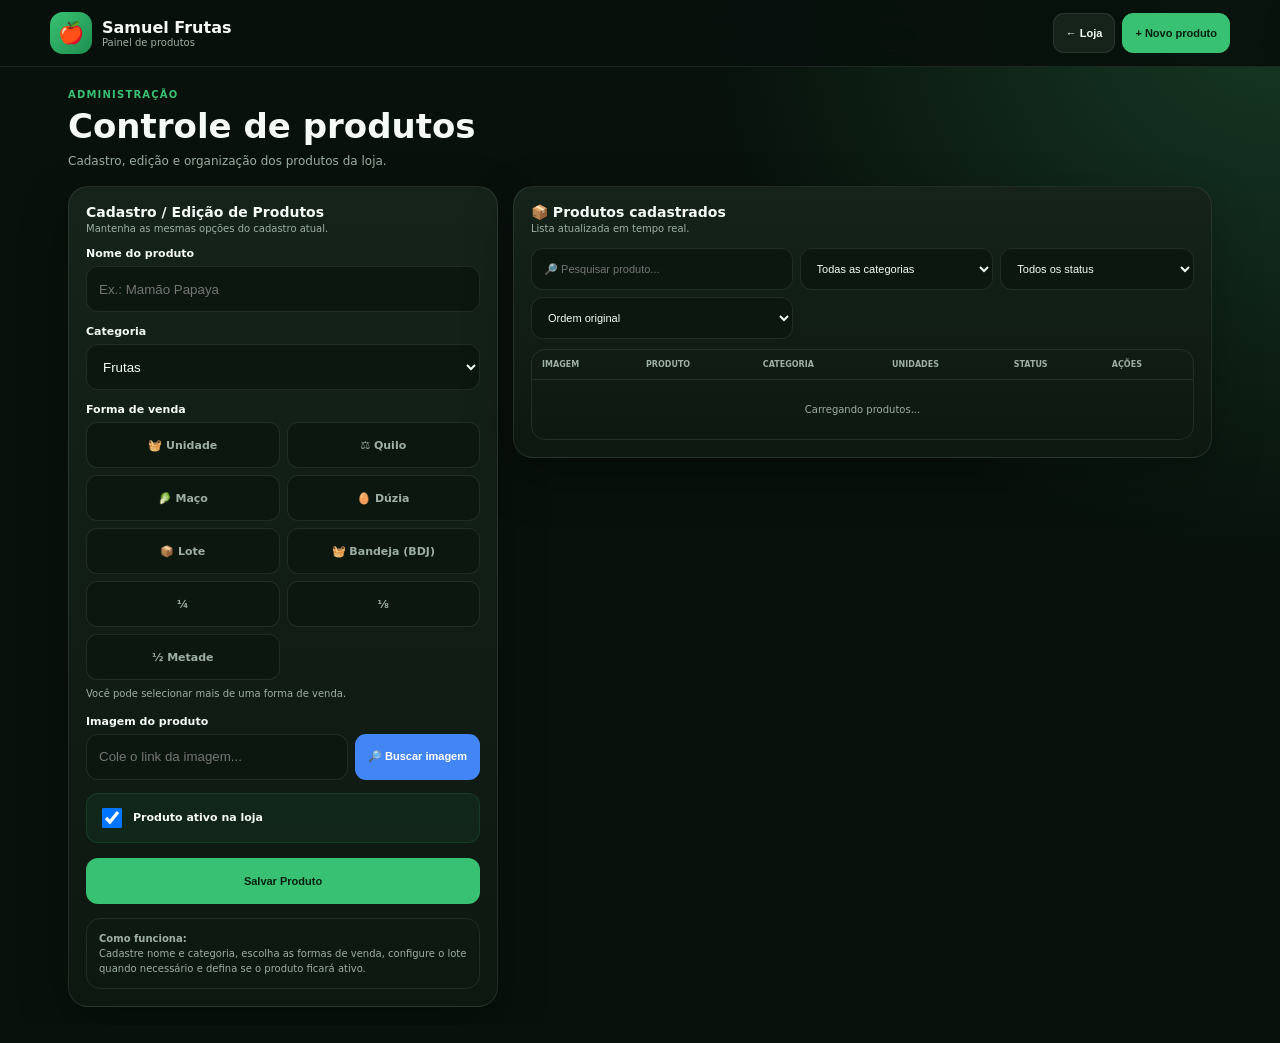
==== preview/admin.html @ e2568a72 "Copia painel moderno de produtos para o novo projeto" ====
<!doctype html><html lang="pt-BR"><head><meta charset="UTF-8"><meta name="viewport" content="width=device-width,initial-scale=1,viewport-fit=cover"><meta name="theme-color" content="#08110c"><meta name="mobile-web-app-capable" content="yes"><title>Painel de Produtos • Samuel Frutas</title><style>:root{--bg:#08110c;--surface:#101b14;--surface2:#15231a;--line:rgba(255,255,255,.09);--text:#f5faf6;--muted:#9eafa3;--green:#38c172;--red:#ff6474;--blue:#69a8ff}*{box-sizing:border-box}html{background:var(--bg)}body{margin:0;background:radial-gradient(circle at top right,#173a25,transparent 35%),var(--bg);color:var(--text);font-family:Inter,system-ui,-apple-system,BlinkMacSystemFont,"Segoe UI",sans-serif;min-width:0}.wrap{width:100%;max-width:1180px;margin:auto;padding:18px}.top{position:sticky;top:0;z-index:20;margin:-18px -18px 22px;padding:12px max(18px,env(safe-area-inset-left)) 12px max(18px,env(safe-area-inset-right));background:rgba(8,17,12,.92);backdrop-filter:blur(18px);border-bottom:1px solid var(--line)}.topin{max-width:1180px;margin:auto;display:flex;align-items:center;justify-content:space-between;gap:10px}.brand{display:flex;align-items:center;gap:10px;min-width:0}.logo{width:42px;height:42px;flex:0 0 42px;border-radius:13px;display:grid;place-items:center;background:linear-gradient(135deg,var(--green),#1e8f50);font-size:21px}.brand h1{font-size:16px;margin:0;white-space:nowrap}.brand small{display:block;color:var(--muted);font-size:10px}.actions-top{display:flex;gap:7px}.topbtn{border:1px solid var(--line);background:var(--surface2);color:var(--text);border-radius:11px;padding:10px 12px;font-size:11px;font-weight:800;min-height:40px}.primary{background:var(--green);color:#06200f;border-color:var(--green)}.hero{margin-bottom:16px}.eyebrow{color:var(--green);font-size:10px;font-weight:900;text-transform:uppercase;letter-spacing:.12em}.hero h2{font-size:clamp(24px,5vw,34px);margin:6px 0}.hero p{color:var(--muted);font-size:12px;margin:0;line-height:1.5}.grid{display:grid;grid-template-columns:430px minmax(0,1fr);gap:15px;align-items:start}.card{background:linear-gradient(180deg,#15231a,#0d1811);border:1px solid var(--line);border-radius:20px;padding:17px;box-shadow:0 18px 50px rgba(0,0,0,.25)}.title{font-size:14px;font-weight:900}.sub{font-size:10px;color:var(--muted);margin-top:3px}.field{margin-top:13px}.field label{display:block;font-size:11px;font-weight:800;margin-bottom:6px}.field input,.field select,.filter input,.filter select{width:100%;height:46px;border:1px solid var(--line);background:#0c1710;color:var(--text);border-radius:12px;padding:0 12px;outline:0}.field input:focus,.field select:focus,.filter input:focus,.filter select:focus{border-color:var(--green);box-shadow:0 0 0 3px rgba(56,193,114,.08)}.units{display:grid;grid-template-columns:repeat(2,minmax(0,1fr));gap:7px}.unit{position:relative}.unit input{position:absolute;opacity:0;pointer-events:none}.unit label{min-height:46px;display:flex;align-items:center;justify-content:center;text-align:center;border:1px solid var(--line);background:#0c1710;border-radius:11px;padding:7px;color:var(--muted);cursor:pointer;margin:0;transition:.15s}.unit input:checked+label{border-color:var(--green);background:rgba(56,193,114,.1);color:var(--green)}.help{font-size:10px;color:var(--muted);line-height:1.45;margin-top:7px}.lot{display:none;margin-top:9px;padding:10px;border:1px solid var(--line);border-radius:12px}.image-row{display:grid;grid-template-columns:minmax(0,1fr) auto;gap:7px}.search{border:0;border-radius:11px;background:#4285f4;color:#fff;padding:0 13px;font-size:11px;font-weight:800;min-height:46px}.imgprev{display:none;margin-top:9px;padding:9px;border:1px solid var(--line);border-radius:12px;text-align:center}.imgprev img{width:88px;height:88px;object-fit:cover;border-radius:12px}.active{display:flex;align-items:center;gap:8px;padding:11px;border-radius:12px;background:rgba(56,193,114,.07);border:1px solid rgba(56,193,114,.15)}.active input{width:20px;height:20px;flex:0 0 20px}.active label{margin:0}.form-actions{display:flex;gap:7px;margin-top:15px}.btn{min-height:46px;border:0;border-radius:12px;padding:0 14px;font-size:11px;font-weight:900}.save{flex:1;background:var(--green);color:#06200f}.cancel{display:none;background:#26342b;color:#fff}.info{margin-top:14px;padding:12px;border:1px solid var(--line);border-radius:14px;color:var(--muted);font-size:10px;line-height:1.5}.filter{display:grid;grid-template-columns:1.35fr 1fr 1fr;gap:7px;margin:14px 0 10px}.filter input,.filter select{height:42px;font-size:11px}.table{overflow:hidden;border:1px solid var(--line);border-radius:14px}table{width:100%;border-collapse:collapse}th,td{padding:10px;border-bottom:1px solid var(--line);font-size:10px;text-align:left}th{font-size:8px;color:var(--muted);text-transform:uppercase}tr:last-child td{border:0}.img-tabela{width:46px;height:46px;object-fit:cover;border-radius:11px}.badge-ativo,.badge-inativo{display:inline-flex;padding:5px 8px;border-radius:99px;font-size:8px;font-weight:900}.badge-ativo{color:var(--green);background:rgba(56,193,114,.1)}.badge-inativo{color:var(--red);background:rgba(255,100,116,.1)}.acoes-celula{display:flex;gap:5px;flex-wrap:wrap}.btn-editar,.btn-excluir{border:0;border-radius:9px;min-height:36px;padding:0 9px;font-size:9px;font-weight:900}.btn-editar{background:rgba(105,168,255,.12);color:var(--blue)}.btn-excluir{background:rgba(255,100,116,.1);color:var(--red)}.loading-products{text-align:center;color:var(--muted);padding:24px}.mobile-products{display:none}.product-card{display:grid;grid-template-columns:58px minmax(0,1fr);gap:11px;padding:12px;border:1px solid var(--line);border-radius:15px;background:#0c1710}.product-card+.product-card{margin-top:8px}.product-card img{width:58px;height:58px;border-radius:13px;object-fit:cover}.product-main{min-width:0}.product-name{font-size:13px;font-weight:900;overflow-wrap:anywhere}.product-meta{color:var(--muted);font-size:9px;line-height:1.5;margin-top:3px}.product-actions{display:grid;grid-template-columns:1fr 1fr;gap:7px;margin-top:10px}.product-actions button{width:100%;min-height:40px}.empty-mobile{text-align:center;color:var(--muted);padding:25px 10px;font-size:11px}@media(max-width:900px){.grid{grid-template-columns:1fr}.card{width:100%}.section-list{order:2}.grid>section:first-child{order:1}}@media(max-width:600px){body{overflow-x:hidden}.wrap{padding:12px;padding-bottom:28px}.top{margin:-12px -12px 16px;padding:10px 12px}.topin{gap:7px}.logo{width:38px;height:38px;flex-basis:38px}.brand h1{font-size:14px}.brand small{font-size:9px}.topbtn{min-height:38px;padding:8px 9px;font-size:10px}.primary{display:none}.hero{margin-bottom:12px}.hero h2{font-size:25px}.hero p{font-size:11px}.card{padding:13px;border-radius:17px}.grid{gap:11px}.units{grid-template-columns:repeat(2,minmax(0,1fr))}.image-row{grid-template-columns:1fr}.search{width:100%}.form-actions{flex-direction:column}.btn{width:100%}.filter{grid-template-columns:1fr;gap:7px}.filter input,.filter select{height:44px}.table{display:none}.mobile-products{display:block}.info{font-size:10px}.field input,.field select{font-size:16px}.lot input{font-size:16px}}@media(min-width:601px){.mobile-products{display:none}}@media(max-width:380px){.topbtn{padding:7px 8px}.brand h1{font-size:13px}.units{gap:6px}.unit label{font-size:10px}.product-actions{grid-template-columns:1fr}.product-card{grid-template-columns:50px minmax(0,1fr)}.product-card img{width:50px;height:50px}}@media(prefers-reduced-motion:reduce){*{scroll-behavior:auto!important;transition:none!important}}</style></head><body><header class="top"><div class="topin"><div class="brand"><div class="logo">🍎</div><div><h1>Samuel Frutas</h1><small>Painel de produtos</small></div></div><div class="actions-top"><button class="topbtn" type="button" onclick="location.href='preview.html'">← Loja</button><button class="topbtn primary" type="button" onclick="document.getElementById('nome-produto').focus()">+ Novo produto</button></div></div></header><main class="wrap"><section class="hero"><div class="eyebrow">Administração</div><h2>Controle de produtos</h2><p>Cadastro, edição e organização dos produtos da loja.</p></section><div class="grid"><section class="card"><div class="title" id="titulo-form">Cadastro / Edição de Produtos</div><div class="sub">Mantenha as mesmas opções do cadastro atual.</div><form id="form-produto"><div class="field"><label for="nome-produto">Nome do produto</label><input id="nome-produto" type="text" placeholder="Ex.: Mamão Papaya" required></div><div class="field"><label for="categoria-produto">Categoria</label><select id="categoria-produto" required><option value="frutas">Frutas</option><option value="legumes">Legumes</option><option value="verduras">Verduras</option><option value="aguaOvos">Água de coco e ovos caipira</option></select></div><div class="field"><label>Forma de venda</label><div class="units"><div class="unit"><input type="checkbox" id="venda-unidade"><label for="venda-unidade">🧺 Unidade</label></div><div class="unit"><input type="checkbox" id="venda-quilo"><label for="venda-quilo">⚖️ Quilo</label></div><div class="unit"><input type="checkbox" id="venda-maco"><label for="venda-maco">🥬 Maço</label></div><div class="unit"><input type="checkbox" id="venda-duzia"><label for="venda-duzia">🥚 Dúzia</label></div><div class="unit"><input type="checkbox" id="venda-lote"><label for="venda-lote">📦 Lote</label></div><div class="unit"><input type="checkbox" id="venda-bdj"><label for="venda-bdj">🧺 Bandeja (BDJ)</label></div><div class="unit"><input type="checkbox" id="venda-1-4"><label for="venda-1-4">¼</label></div><div class="unit"><input type="checkbox" id="venda-1-8"><label for="venda-1-8">⅛</label></div><div class="unit"><input type="checkbox" id="venda-metade"><label for="venda-metade">½ Metade</label></div></div><div class="help">Você pode selecionar mais de uma forma de venda.</div><div id="grupo-qtd-lote" class="lot"><label for="qtd-por-lote">Quantidade de unidades por lote</label><input id="qtd-por-lote" type="number" min="1" step="1" placeholder="Ex.: 3"></div></div><div class="field"><label>Imagem do produto</label><div class="image-row"><input id="imagem-url-input" type="url" placeholder="Cole o link da imagem..."><button type="button" class="search" onclick="buscarImagemGoogle()">🔎 Buscar imagem</button></div><div id="preview-container" class="imgprev"><div class="sub">Pré-visualização</div><img id="img-preview" src="" alt="Pré-visualização"></div></div><div class="field"><div class="active"><input id="produto-ativo" type="checkbox" checked><label for="produto-ativo">Produto ativo na loja</label></div></div><div class="form-actions"><button id="btn-submit" type="submit" class="btn save">Salvar Produto</button><button id="btn-cancelar-edicao" type="button" class="btn cancel">Cancelar edição</button></div></form><div class="info"><b>Como funciona:</b><br>Cadastre nome e categoria, escolha as formas de venda, configure o lote quando necessário e defina se o produto ficará ativo.</div></section><section class="card section-list"><div class="title">📦 Produtos cadastrados</div><div class="sub">Lista atualizada em tempo real.</div><div class="filter"><input id="filtro-produto" type="text" placeholder="🔎 Pesquisar produto..."><select id="filtro-categoria"><option value="todas">Todas as categorias</option><option value="frutas">Frutas</option><option value="legumes">Legumes</option><option value="verduras">Verduras</option><option value="aguaOvos">Água de coco e ovos caipira</option></select><select id="filtro-status"><option value="todos">Todos os status</option><option value="ativos">Ativos</option><option value="inativos">Inativos</option></select><select id="filtro-ordem"><option value="original">Ordem original</option><option value="az">A → Z</option><option value="za">Z → A</option></select></div><div class="table"><table><thead><tr><th>Imagem</th><th>Produto</th><th>Categoria</th><th>Unidades</th><th>Status</th><th>Ações</th></tr></thead><tbody id="lista-produtos-body"><tr><td colspan="6" class="loading-products">Carregando produtos...</td></tr></tbody></table></div><div id="lista-produtos-mobile" class="mobile-products"><div class="empty-mobile">Carregando produtos...</div></div></section></div></main><script type="module" src="./admin.js"></script><script>function buscarImagemGoogle(){const n=document.getElementById('nome-produto')?.value.trim()||'';if(!n){alert('Digite primeiro o nome do produto.');document.getElementById('nome-produto')?.focus();return}window.open('https://www.google.com/search?tbm=isch&q='+encodeURIComponent(n),'_blank')}</script></body></html>
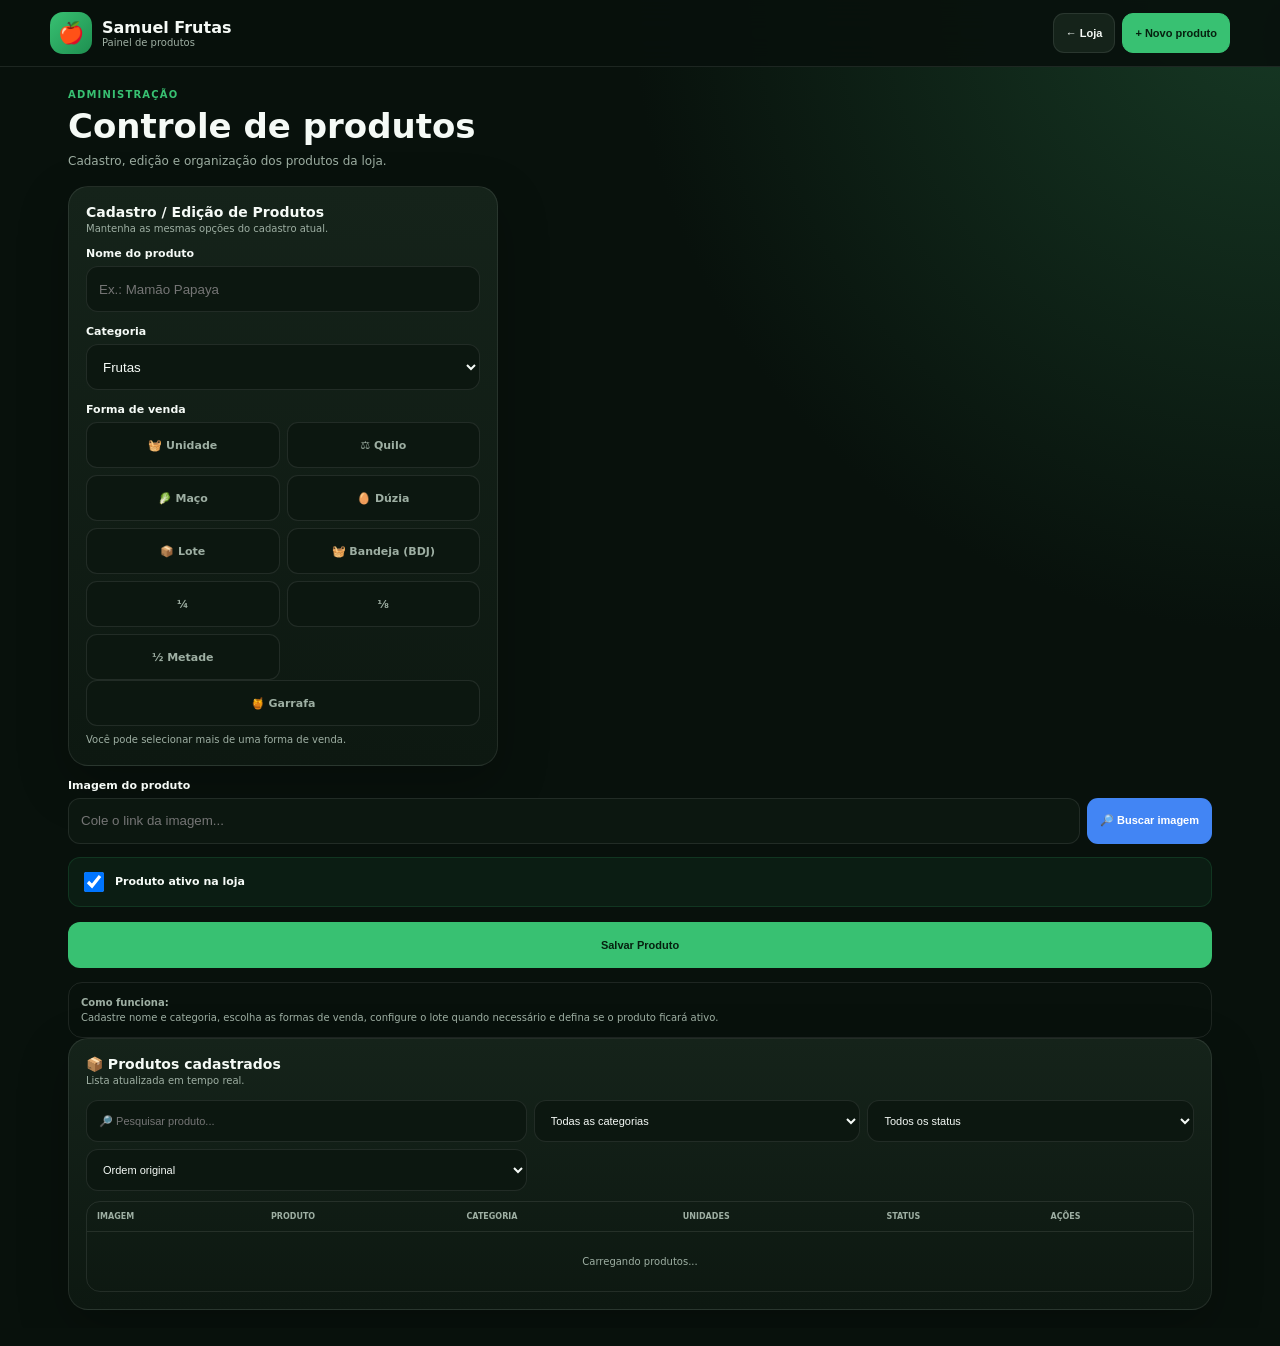
==== commit 4def844f: "Adicionar cadastro de capacidade de garrafas" ====
--- a/preview/admin.html
+++ b/preview/admin.html
@@ -1 +1 @@
-<!doctype html><html lang="pt-BR"><head><meta charset="UTF-8"><meta name="viewport" content="width=device-width,initial-scale=1,viewport-fit=cover"><meta name="theme-color" content="#08110c"><meta name="mobile-web-app-capable" content="yes"><title>Painel de Produtos • Samuel Frutas</title><style>:root{--bg:#08110c;--surface:#101b14;--surface2:#15231a;--line:rgba(255,255,255,.09);--text:#f5faf6;--muted:#9eafa3;--green:#38c172;--red:#ff6474;--blue:#69a8ff}*{box-sizing:border-box}html{background:var(--bg)}body{margin:0;background:radial-gradient(circle at top right,#173a25,transparent 35%),var(--bg);color:var(--text);font-family:Inter,system-ui,-apple-system,BlinkMacSystemFont,"Segoe UI",sans-serif;min-width:0}.wrap{width:100%;max-width:1180px;margin:auto;padding:18px}.top{position:sticky;top:0;z-index:20;margin:-18px -18px 22px;padding:12px max(18px,env(safe-area-inset-left)) 12px max(18px,env(safe-area-inset-right));background:rgba(8,17,12,.92);backdrop-filter:blur(18px);border-bottom:1px solid var(--line)}.topin{max-width:1180px;margin:auto;display:flex;align-items:center;justify-content:space-between;gap:10px}.brand{display:flex;align-items:center;gap:10px;min-width:0}.logo{width:42px;height:42px;flex:0 0 42px;border-radius:13px;display:grid;place-items:center;background:linear-gradient(135deg,var(--green),#1e8f50);font-size:21px}.brand h1{font-size:16px;margin:0;white-space:nowrap}.brand small{display:block;color:var(--muted);font-size:10px}.actions-top{display:flex;gap:7px}.topbtn{border:1px solid var(--line);background:var(--surface2);color:var(--text);border-radius:11px;padding:10px 12px;font-size:11px;font-weight:800;min-height:40px}.primary{background:var(--green);color:#06200f;border-color:var(--green)}.hero{margin-bottom:16px}.eyebrow{color:var(--green);font-size:10px;font-weight:900;text-transform:uppercase;letter-spacing:.12em}.hero h2{font-size:clamp(24px,5vw,34px);margin:6px 0}.hero p{color:var(--muted);font-size:12px;margin:0;line-height:1.5}.grid{display:grid;grid-template-columns:430px minmax(0,1fr);gap:15px;align-items:start}.card{background:linear-gradient(180deg,#15231a,#0d1811);border:1px solid var(--line);border-radius:20px;padding:17px;box-shadow:0 18px 50px rgba(0,0,0,.25)}.title{font-size:14px;font-weight:900}.sub{font-size:10px;color:var(--muted);margin-top:3px}.field{margin-top:13px}.field label{display:block;font-size:11px;font-weight:800;margin-bottom:6px}.field input,.field select,.filter input,.filter select{width:100%;height:46px;border:1px solid var(--line);background:#0c1710;color:var(--text);border-radius:12px;padding:0 12px;outline:0}.field input:focus,.field select:focus,.filter input:focus,.filter select:focus{border-color:var(--green);box-shadow:0 0 0 3px rgba(56,193,114,.08)}.units{display:grid;grid-template-columns:repeat(2,minmax(0,1fr));gap:7px}.unit{position:relative}.unit input{position:absolute;opacity:0;pointer-events:none}.unit label{min-height:46px;display:flex;align-items:center;justify-content:center;text-align:center;border:1px solid var(--line);background:#0c1710;border-radius:11px;padding:7px;color:var(--muted);cursor:pointer;margin:0;transition:.15s}.unit input:checked+label{border-color:var(--green);background:rgba(56,193,114,.1);color:var(--green)}.help{font-size:10px;color:var(--muted);line-height:1.45;margin-top:7px}.lot{display:none;margin-top:9px;padding:10px;border:1px solid var(--line);border-radius:12px}.image-row{display:grid;grid-template-columns:minmax(0,1fr) auto;gap:7px}.search{border:0;border-radius:11px;background:#4285f4;color:#fff;padding:0 13px;font-size:11px;font-weight:800;min-height:46px}.imgprev{display:none;margin-top:9px;padding:9px;border:1px solid var(--line);border-radius:12px;text-align:center}.imgprev img{width:88px;height:88px;object-fit:cover;border-radius:12px}.active{display:flex;align-items:center;gap:8px;padding:11px;border-radius:12px;background:rgba(56,193,114,.07);border:1px solid rgba(56,193,114,.15)}.active input{width:20px;height:20px;flex:0 0 20px}.active label{margin:0}.form-actions{display:flex;gap:7px;margin-top:15px}.btn{min-height:46px;border:0;border-radius:12px;padding:0 14px;font-size:11px;font-weight:900}.save{flex:1;background:var(--green);color:#06200f}.cancel{display:none;background:#26342b;color:#fff}.info{margin-top:14px;padding:12px;border:1px solid var(--line);border-radius:14px;color:var(--muted);font-size:10px;line-height:1.5}.filter{display:grid;grid-template-columns:1.35fr 1fr 1fr;gap:7px;margin:14px 0 10px}.filter input,.filter select{height:42px;font-size:11px}.table{overflow:hidden;border:1px solid var(--line);border-radius:14px}table{width:100%;border-collapse:collapse}th,td{padding:10px;border-bottom:1px solid var(--line);font-size:10px;text-align:left}th{font-size:8px;color:var(--muted);text-transform:uppercase}tr:last-child td{border:0}.img-tabela{width:46px;height:46px;object-fit:cover;border-radius:11px}.badge-ativo,.badge-inativo{display:inline-flex;padding:5px 8px;border-radius:99px;font-size:8px;font-weight:900}.badge-ativo{color:var(--green);background:rgba(56,193,114,.1)}.badge-inativo{color:var(--red);background:rgba(255,100,116,.1)}.acoes-celula{display:flex;gap:5px;flex-wrap:wrap}.btn-editar,.btn-excluir{border:0;border-radius:9px;min-height:36px;padding:0 9px;font-size:9px;font-weight:900}.btn-editar{background:rgba(105,168,255,.12);color:var(--blue)}.btn-excluir{background:rgba(255,100,116,.1);color:var(--red)}.loading-products{text-align:center;color:var(--muted);padding:24px}.mobile-products{display:none}.product-card{display:grid;grid-template-columns:58px minmax(0,1fr);gap:11px;padding:12px;border:1px solid var(--line);border-radius:15px;background:#0c1710}.product-card+.product-card{margin-top:8px}.product-card img{width:58px;height:58px;border-radius:13px;object-fit:cover}.product-main{min-width:0}.product-name{font-size:13px;font-weight:900;overflow-wrap:anywhere}.product-meta{color:var(--muted);font-size:9px;line-height:1.5;margin-top:3px}.product-actions{display:grid;grid-template-columns:1fr 1fr;gap:7px;margin-top:10px}.product-actions button{width:100%;min-height:40px}.empty-mobile{text-align:center;color:var(--muted);padding:25px 10px;font-size:11px}@media(max-width:900px){.grid{grid-template-columns:1fr}.card{width:100%}.section-list{order:2}.grid>section:first-child{order:1}}@media(max-width:600px){body{overflow-x:hidden}.wrap{padding:12px;padding-bottom:28px}.top{margin:-12px -12px 16px;padding:10px 12px}.topin{gap:7px}.logo{width:38px;height:38px;flex-basis:38px}.brand h1{font-size:14px}.brand small{font-size:9px}.topbtn{min-height:38px;padding:8px 9px;font-size:10px}.primary{display:none}.hero{margin-bottom:12px}.hero h2{font-size:25px}.hero p{font-size:11px}.card{padding:13px;border-radius:17px}.grid{gap:11px}.units{grid-template-columns:repeat(2,minmax(0,1fr))}.image-row{grid-template-columns:1fr}.search{width:100%}.form-actions{flex-direction:column}.btn{width:100%}.filter{grid-template-columns:1fr;gap:7px}.filter input,.filter select{height:44px}.table{display:none}.mobile-products{display:block}.info{font-size:10px}.field input,.field select{font-size:16px}.lot input{font-size:16px}}@media(min-width:601px){.mobile-products{display:none}}@media(max-width:380px){.topbtn{padding:7px 8px}.brand h1{font-size:13px}.units{gap:6px}.unit label{font-size:10px}.product-actions{grid-template-columns:1fr}.product-card{grid-template-columns:50px minmax(0,1fr)}.product-card img{width:50px;height:50px}}@media(prefers-reduced-motion:reduce){*{scroll-behavior:auto!important;transition:none!important}}</style></head><body><header class="top"><div class="topin"><div class="brand"><div class="logo">🍎</div><div><h1>Samuel Frutas</h1><small>Painel de produtos</small></div></div><div class="actions-top"><button class="topbtn" type="button" onclick="location.href='preview.html'">← Loja</button><button class="topbtn primary" type="button" onclick="document.getElementById('nome-produto').focus()">+ Novo produto</button></div></div></header><main class="wrap"><section class="hero"><div class="eyebrow">Administração</div><h2>Controle de produtos</h2><p>Cadastro, edição e organização dos produtos da loja.</p></section><div class="grid"><section class="card"><div class="title" id="titulo-form">Cadastro / Edição de Produtos</div><div class="sub">Mantenha as mesmas opções do cadastro atual.</div><form id="form-produto"><div class="field"><label for="nome-produto">Nome do produto</label><input id="nome-produto" type="text" placeholder="Ex.: Mamão Papaya" required></div><div class="field"><label for="categoria-produto">Categoria</label><select id="categoria-produto" required><option value="frutas">Frutas</option><option value="legumes">Legumes</option><option value="verduras">Verduras</option><option value="aguaOvos">Água de coco e ovos caipira</option></select></div><div class="field"><label>Forma de venda</label><div class="units"><div class="unit"><input type="checkbox" id="venda-unidade"><label for="venda-unidade">🧺 Unidade</label></div><div class="unit"><input type="checkbox" id="venda-quilo"><label for="venda-quilo">⚖️ Quilo</label></div><div class="unit"><input type="checkbox" id="venda-maco"><label for="venda-maco">🥬 Maço</label></div><div class="unit"><input type="checkbox" id="venda-duzia"><label for="venda-duzia">🥚 Dúzia</label></div><div class="unit"><input type="checkbox" id="venda-lote"><label for="venda-lote">📦 Lote</label></div><div class="unit"><input type="checkbox" id="venda-bdj"><label for="venda-bdj">🧺 Bandeja (BDJ)</label></div><div class="unit"><input type="checkbox" id="venda-1-4"><label for="venda-1-4">¼</label></div><div class="unit"><input type="checkbox" id="venda-1-8"><label for="venda-1-8">⅛</label></div><div class="unit"><input type="checkbox" id="venda-metade"><label for="venda-metade">½ Metade</label></div></div><div class="help">Você pode selecionar mais de uma forma de venda.</div><div id="grupo-qtd-lote" class="lot"><label for="qtd-por-lote">Quantidade de unidades por lote</label><input id="qtd-por-lote" type="number" min="1" step="1" placeholder="Ex.: 3"></div></div><div class="field"><label>Imagem do produto</label><div class="image-row"><input id="imagem-url-input" type="url" placeholder="Cole o link da imagem..."><button type="button" class="search" onclick="buscarImagemGoogle()">🔎 Buscar imagem</button></div><div id="preview-container" class="imgprev"><div class="sub">Pré-visualização</div><img id="img-preview" src="" alt="Pré-visualização"></div></div><div class="field"><div class="active"><input id="produto-ativo" type="checkbox" checked><label for="produto-ativo">Produto ativo na loja</label></div></div><div class="form-actions"><button id="btn-submit" type="submit" class="btn save">Salvar Produto</button><button id="btn-cancelar-edicao" type="button" class="btn cancel">Cancelar edição</button></div></form><div class="info"><b>Como funciona:</b><br>Cadastre nome e categoria, escolha as formas de venda, configure o lote quando necessário e defina se o produto ficará ativo.</div></section><section class="card section-list"><div class="title">📦 Produtos cadastrados</div><div class="sub">Lista atualizada em tempo real.</div><div class="filter"><input id="filtro-produto" type="text" placeholder="🔎 Pesquisar produto..."><select id="filtro-categoria"><option value="todas">Todas as categorias</option><option value="frutas">Frutas</option><option value="legumes">Legumes</option><option value="verduras">Verduras</option><option value="aguaOvos">Água de coco e ovos caipira</option></select><select id="filtro-status"><option value="todos">Todos os status</option><option value="ativos">Ativos</option><option value="inativos">Inativos</option></select><select id="filtro-ordem"><option value="original">Ordem original</option><option value="az">A → Z</option><option value="za">Z → A</option></select></div><div class="table"><table><thead><tr><th>Imagem</th><th>Produto</th><th>Categoria</th><th>Unidades</th><th>Status</th><th>Ações</th></tr></thead><tbody id="lista-produtos-body"><tr><td colspan="6" class="loading-products">Carregando produtos...</td></tr></tbody></table></div><div id="lista-produtos-mobile" class="mobile-products"><div class="empty-mobile">Carregando produtos...</div></div></section></div></main><script type="module" src="./admin.js"></script><script>function buscarImagemGoogle(){const n=document.getElementById('nome-produto')?.value.trim()||'';if(!n){alert('Digite primeiro o nome do produto.');document.getElementById('nome-produto')?.focus();return}window.open('https://www.google.com/search?tbm=isch&q='+encodeURIComponent(n),'_blank')}</script></body></html>+<!doctype html><html lang="pt-BR"><head><meta charset="UTF-8"><meta name="viewport" content="width=device-width,initial-scale=1,viewport-fit=cover"><meta name="theme-color" content="#08110c"><meta name="mobile-web-app-capable" content="yes"><title>Painel de Produtos • Samuel Frutas</title><style>:root{--bg:#08110c;--surface:#101b14;--surface2:#15231a;--line:rgba(255,255,255,.09);--text:#f5faf6;--muted:#9eafa3;--green:#38c172;--red:#ff6474;--blue:#69a8ff}*{box-sizing:border-box}html{background:var(--bg)}body{margin:0;background:radial-gradient(circle at top right,#173a25,transparent 35%),var(--bg);color:var(--text);font-family:Inter,system-ui,-apple-system,BlinkMacSystemFont,"Segoe UI",sans-serif;min-width:0}.wrap{width:100%;max-width:1180px;margin:auto;padding:18px}.top{position:sticky;top:0;z-index:20;margin:-18px -18px 22px;padding:12px max(18px,env(safe-area-inset-left)) 12px max(18px,env(safe-area-inset-right));background:rgba(8,17,12,.92);backdrop-filter:blur(18px);border-bottom:1px solid var(--line)}.topin{max-width:1180px;margin:auto;display:flex;align-items:center;justify-content:space-between;gap:10px}.brand{display:flex;align-items:center;gap:10px;min-width:0}.logo{width:42px;height:42px;flex:0 0 42px;border-radius:13px;display:grid;place-items:center;background:linear-gradient(135deg,var(--green),#1e8f50);font-size:21px}.brand h1{font-size:16px;margin:0;white-space:nowrap}.brand small{display:block;color:var(--muted);font-size:10px}.actions-top{display:flex;gap:7px}.topbtn{border:1px solid var(--line);background:var(--surface2);color:var(--text);border-radius:11px;padding:10px 12px;font-size:11px;font-weight:800;min-height:40px}.primary{background:var(--green);color:#06200f;border-color:var(--green)}.hero{margin-bottom:16px}.eyebrow{color:var(--green);font-size:10px;font-weight:900;text-transform:uppercase;letter-spacing:.12em}.hero h2{font-size:clamp(24px,5vw,34px);margin:6px 0}.hero p{color:var(--muted);font-size:12px;margin:0;line-height:1.5}.grid{display:grid;grid-template-columns:430px minmax(0,1fr);gap:15px;align-items:start}.card{background:linear-gradient(180deg,#15231a,#0d1811);border:1px solid var(--line);border-radius:20px;padding:17px;box-shadow:0 18px 50px rgba(0,0,0,.25)}.title{font-size:14px;font-weight:900}.sub{font-size:10px;color:var(--muted);margin-top:3px}.field{margin-top:13px}.field label{display:block;font-size:11px;font-weight:800;margin-bottom:6px}.field input,.field select,.filter input,.filter select{width:100%;height:46px;border:1px solid var(--line);background:#0c1710;color:var(--text);border-radius:12px;padding:0 12px;outline:0}.field input:focus,.field select:focus,.filter input:focus,.filter select:focus{border-color:var(--green);box-shadow:0 0 0 3px rgba(56,193,114,.08)}.units{display:grid;grid-template-columns:repeat(2,minmax(0,1fr));gap:7px}.unit{position:relative}.unit input{position:absolute;opacity:0;pointer-events:none}.unit label{min-height:46px;display:flex;align-items:center;justify-content:center;text-align:center;border:1px solid var(--line);background:#0c1710;border-radius:11px;padding:7px;color:var(--muted);cursor:pointer;margin:0;transition:.15s}.unit input:checked+label{border-color:var(--green);background:rgba(56,193,114,.1);color:var(--green)}.help{font-size:10px;color:var(--muted);line-height:1.45;margin-top:7px}.lot{display:none;margin-top:9px;padding:10px;border:1px solid var(--line);border-radius:12px}.image-row{display:grid;grid-template-columns:minmax(0,1fr) auto;gap:7px}.search{border:0;border-radius:11px;background:#4285f4;color:#fff;padding:0 13px;font-size:11px;font-weight:800;min-height:46px}.imgprev{display:none;margin-top:9px;padding:9px;border:1px solid var(--line);border-radius:12px;text-align:center}.imgprev img{width:88px;height:88px;object-fit:cover;border-radius:12px}.active{display:flex;align-items:center;gap:8px;padding:11px;border-radius:12px;background:rgba(56,193,114,.07);border:1px solid rgba(56,193,114,.15)}.active input{width:20px;height:20px;flex:0 0 20px}.active label{margin:0}.form-actions{display:flex;gap:7px;margin-top:15px}.btn{min-height:46px;border:0;border-radius:12px;padding:0 14px;font-size:11px;font-weight:900}.save{flex:1;background:var(--green);color:#06200f}.cancel{display:none;background:#26342b;color:#fff}.info{margin-top:14px;padding:12px;border:1px solid var(--line);border-radius:14px;color:var(--muted);font-size:10px;line-height:1.5}.filter{display:grid;grid-template-columns:1.35fr 1fr 1fr;gap:7px;margin:14px 0 10px}.filter input,.filter select{height:42px;font-size:11px}.table{overflow:hidden;border:1px solid var(--line);border-radius:14px}table{width:100%;border-collapse:collapse}th,td{padding:10px;border-bottom:1px solid var(--line);font-size:10px;text-align:left}th{font-size:8px;color:var(--muted);text-transform:uppercase}tr:last-child td{border:0}.img-tabela{width:46px;height:46px;object-fit:cover;border-radius:11px}.badge-ativo,.badge-inativo{display:inline-flex;padding:5px 8px;border-radius:99px;font-size:8px;font-weight:900}.badge-ativo{color:var(--green);background:rgba(56,193,114,.1)}.badge-inativo{color:var(--red);background:rgba(255,100,116,.1)}.acoes-celula{display:flex;gap:5px;flex-wrap:wrap}.btn-editar,.btn-excluir{border:0;border-radius:9px;min-height:36px;padding:0 9px;font-size:9px;font-weight:900}.btn-editar{background:rgba(105,168,255,.12);color:var(--blue)}.btn-excluir{background:rgba(255,100,116,.1);color:var(--red)}.loading-products{text-align:center;color:var(--muted);padding:24px}.mobile-products{display:none}.product-card{display:grid;grid-template-columns:58px minmax(0,1fr);gap:11px;padding:12px;border:1px solid var(--line);border-radius:15px;background:#0c1710}.product-card+.product-card{margin-top:8px}.product-card img{width:58px;height:58px;border-radius:13px;object-fit:cover}.product-main{min-width:0}.product-name{font-size:13px;font-weight:900;overflow-wrap:anywhere}.product-meta{color:var(--muted);font-size:9px;line-height:1.5;margin-top:3px}.product-actions{display:grid;grid-template-columns:1fr 1fr;gap:7px;margin-top:10px}.product-actions button{width:100%;min-height:40px}.empty-mobile{text-align:center;color:var(--muted);padding:25px 10px;font-size:11px}@media(max-width:900px){.grid{grid-template-columns:1fr}.card{width:100%}.section-list{order:2}.grid>section:first-child{order:1}}@media(max-width:600px){body{overflow-x:hidden}.wrap{padding:12px;padding-bottom:28px}.top{margin:-12px -12px 16px;padding:10px 12px}.topin{gap:7px}.logo{width:38px;height:38px;flex-basis:38px}.brand h1{font-size:14px}.brand small{font-size:9px}.topbtn{min-height:38px;padding:8px 9px;font-size:10px}.primary{display:none}.hero{margin-bottom:12px}.hero h2{font-size:25px}.hero p{font-size:11px}.card{padding:13px;border-radius:17px}.grid{gap:11px}.units{grid-template-columns:repeat(2,minmax(0,1fr))}.image-row{grid-template-columns:1fr}.search{width:100%}.form-actions{flex-direction:column}.btn{width:100%}.filter{grid-template-columns:1fr;gap:7px}.filter input,.filter select{height:44px}.table{display:none}.mobile-products{display:block}.info{font-size:10px}.field input,.field select{font-size:16px}.lot input{font-size:16px}}@media(min-width:601px){.mobile-products{display:none}}@media(max-width:380px){.topbtn{padding:7px 8px}.brand h1{font-size:13px}.units{gap:6px}.unit label{font-size:10px}.product-actions{grid-template-columns:1fr}.product-card{grid-template-columns:50px minmax(0,1fr)}.product-card img{width:50px;height:50px}}@media(prefers-reduced-motion:reduce){*{scroll-behavior:auto!important;transition:none!important}}</style></head><body><header class="top"><div class="topin"><div class="brand"><div class="logo">🍎</div><div><h1>Samuel Frutas</h1><small>Painel de produtos</small></div></div><div class="actions-top"><button class="topbtn" type="button" onclick="location.href='preview.html'">← Loja</button><button class="topbtn primary" type="button" onclick="document.getElementById('nome-produto').focus()">+ Novo produto</button></div></div></header><main class="wrap"><section class="hero"><div class="eyebrow">Administração</div><h2>Controle de produtos</h2><p>Cadastro, edição e organização dos produtos da loja.</p></section><div class="grid"><section class="card"><div class="title" id="titulo-form">Cadastro / Edição de Produtos</div><div class="sub">Mantenha as mesmas opções do cadastro atual.</div><form id="form-produto"><div class="field"><label for="nome-produto">Nome do produto</label><input id="nome-produto" type="text" placeholder="Ex.: Mamão Papaya" required></div><div class="field"><label for="categoria-produto">Categoria</label><select id="categoria-produto" required><option value="frutas">Frutas</option><option value="legumes">Legumes</option><option value="verduras">Verduras</option><option value="aguaOvos">Água de coco e ovos caipira</option></select></div><div class="field"><label>Forma de venda</label><div class="units"><div class="unit"><input type="checkbox" id="venda-unidade"><label for="venda-unidade">🧺 Unidade</label></div><div class="unit"><input type="checkbox" id="venda-quilo"><label for="venda-quilo">⚖️ Quilo</label></div><div class="unit"><input type="checkbox" id="venda-maco"><label for="venda-maco">🥬 Maço</label></div><div class="unit"><input type="checkbox" id="venda-duzia"><label for="venda-duzia">🥚 Dúzia</label></div><div class="unit"><input type="checkbox" id="venda-lote"><label for="venda-lote">📦 Lote</label></div><div class="unit"><input type="checkbox" id="venda-bdj"><label for="venda-bdj">🧺 Bandeja (BDJ)</label></div><div class="unit"><input type="checkbox" id="venda-1-4"><label for="venda-1-4">¼</label></div><div class="unit"><input type="checkbox" id="venda-1-8"><label for="venda-1-8">⅛</label></div><div class="unit"><input type="checkbox" id="venda-metade"><label for="venda-metade">½ Metade</label></div></div><div class="unit"><input type="checkbox" id="venda-garrafa"><label for="venda-garrafa">🍯 Garrafa</label></div></div><div class="help">Você pode selecionar mais de uma forma de venda.</div><div id="grupo-qtd-lote" class="lot"><label for="qtd-por-lote">Quantidade de unidades por lote</label><input id="qtd-por-lote" type="number" min="1" step="1" placeholder="Ex.: 3"></div><div id="grupo-qtd-garrafa" class="lot"><b>Tamanhos das garrafas</b><div id="lista-garrafas"></div><button id="adicionar-garrafa" type="button" class="btn" style="margin-top:9px;background:#26342b;color:#fff;width:100%">+ Adicionar tamanho</button><div class="help">Informe a capacidade de cada garrafa. Ex.: 200 ML, 500 ML ou 1 Litro.</div></div></div><div class="field"><label>Imagem do produto</label><div class="image-row"><input id="imagem-url-input" type="url" placeholder="Cole o link da imagem..."><button type="button" class="search" onclick="buscarImagemGoogle()">🔎 Buscar imagem</button></div><div id="preview-container" class="imgprev"><div class="sub">Pré-visualização</div><img id="img-preview" src="" alt="Pré-visualização"></div></div><div class="field"><div class="active"><input id="produto-ativo" type="checkbox" checked><label for="produto-ativo">Produto ativo na loja</label></div></div><div class="form-actions"><button id="btn-submit" type="submit" class="btn save">Salvar Produto</button><button id="btn-cancelar-edicao" type="button" class="btn cancel">Cancelar edição</button></div></form><div class="info"><b>Como funciona:</b><br>Cadastre nome e categoria, escolha as formas de venda, configure o lote quando necessário e defina se o produto ficará ativo.</div></section><section class="card section-list"><div class="title">📦 Produtos cadastrados</div><div class="sub">Lista atualizada em tempo real.</div><div class="filter"><input id="filtro-produto" type="text" placeholder="🔎 Pesquisar produto..."><select id="filtro-categoria"><option value="todas">Todas as categorias</option><option value="frutas">Frutas</option><option value="legumes">Legumes</option><option value="verduras">Verduras</option><option value="aguaOvos">Água de coco e ovos caipira</option></select><select id="filtro-status"><option value="todos">Todos os status</option><option value="ativos">Ativos</option><option value="inativos">Inativos</option></select><select id="filtro-ordem"><option value="original">Ordem original</option><option value="az">A → Z</option><option value="za">Z → A</option></select></div><div class="table"><table><thead><tr><th>Imagem</th><th>Produto</th><th>Categoria</th><th>Unidades</th><th>Status</th><th>Ações</th></tr></thead><tbody id="lista-produtos-body"><tr><td colspan="6" class="loading-products">Carregando produtos...</td></tr></tbody></table></div><div id="lista-produtos-mobile" class="mobile-products"><div class="empty-mobile">Carregando produtos...</div></div></section></div></main><script type="module" src="./admin-auth.js"></script><script type="module" src="./whatsapp-config.js"></script><script type="module" src="./admin.js"></script><script>function buscarImagemGoogle(){const n=document.getElementById('nome-produto')?.value.trim()||'';if(!n){alert('Digite primeiro o nome do produto.');document.getElementById('nome-produto')?.focus();return}window.open('https://www.google.com/search?tbm=isch&q='+encodeURIComponent(n),'_blank')}</script></body></html>
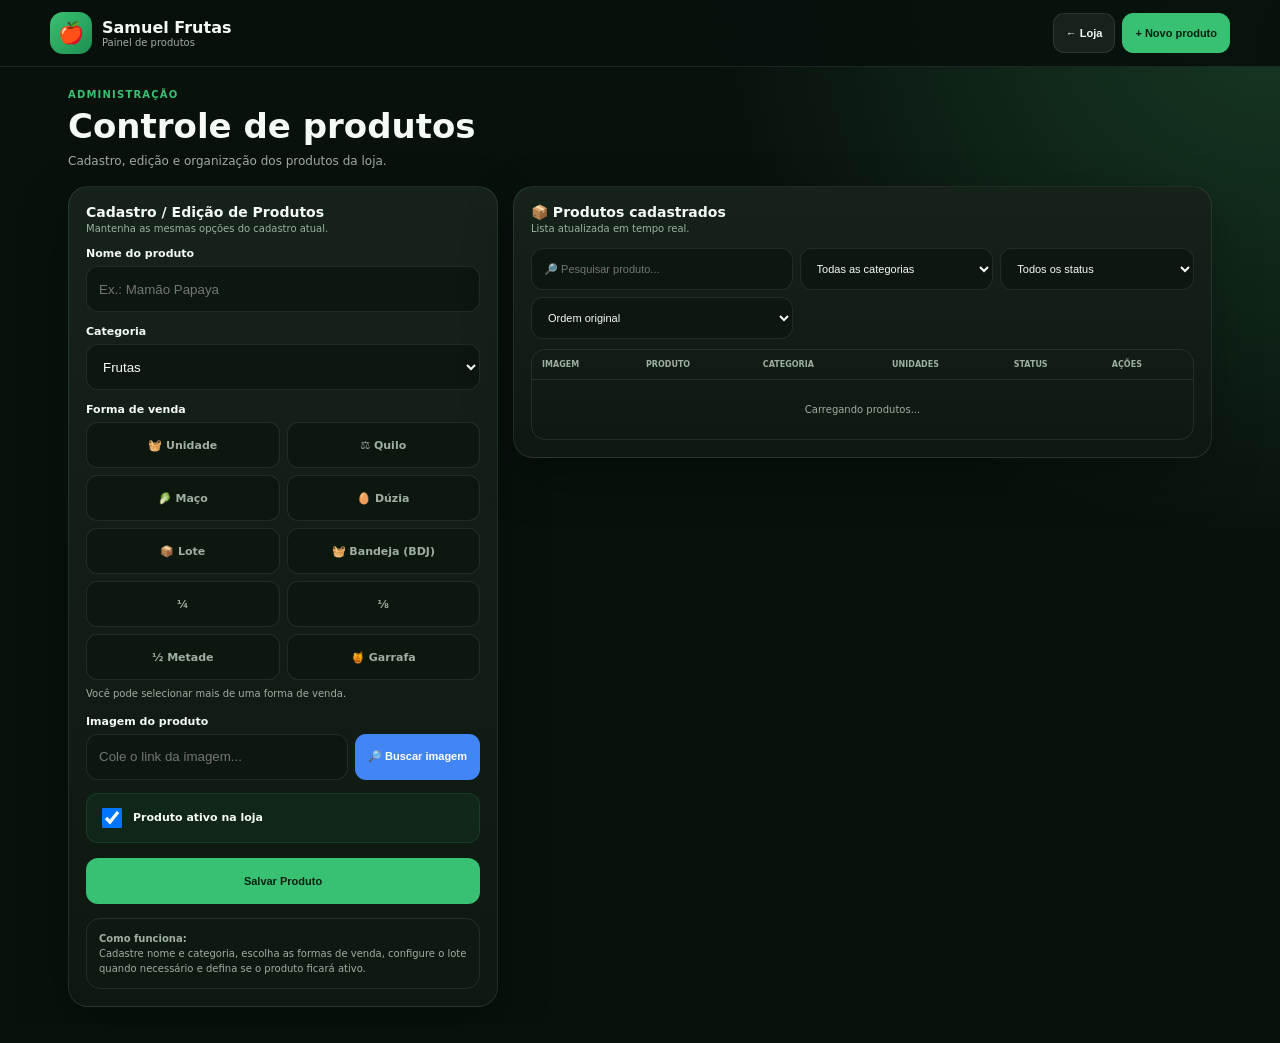
==== commit e3aa2126: "Ajustar posição do campo Garrafa no formulário" ====
--- a/preview/admin.html
+++ b/preview/admin.html
@@ -1 +1 @@
-<!doctype html><html lang="pt-BR"><head><meta charset="UTF-8"><meta name="viewport" content="width=device-width,initial-scale=1,viewport-fit=cover"><meta name="theme-color" content="#08110c"><meta name="mobile-web-app-capable" content="yes"><title>Painel de Produtos • Samuel Frutas</title><style>:root{--bg:#08110c;--surface:#101b14;--surface2:#15231a;--line:rgba(255,255,255,.09);--text:#f5faf6;--muted:#9eafa3;--green:#38c172;--red:#ff6474;--blue:#69a8ff}*{box-sizing:border-box}html{background:var(--bg)}body{margin:0;background:radial-gradient(circle at top right,#173a25,transparent 35%),var(--bg);color:var(--text);font-family:Inter,system-ui,-apple-system,BlinkMacSystemFont,"Segoe UI",sans-serif;min-width:0}.wrap{width:100%;max-width:1180px;margin:auto;padding:18px}.top{position:sticky;top:0;z-index:20;margin:-18px -18px 22px;padding:12px max(18px,env(safe-area-inset-left)) 12px max(18px,env(safe-area-inset-right));background:rgba(8,17,12,.92);backdrop-filter:blur(18px);border-bottom:1px solid var(--line)}.topin{max-width:1180px;margin:auto;display:flex;align-items:center;justify-content:space-between;gap:10px}.brand{display:flex;align-items:center;gap:10px;min-width:0}.logo{width:42px;height:42px;flex:0 0 42px;border-radius:13px;display:grid;place-items:center;background:linear-gradient(135deg,var(--green),#1e8f50);font-size:21px}.brand h1{font-size:16px;margin:0;white-space:nowrap}.brand small{display:block;color:var(--muted);font-size:10px}.actions-top{display:flex;gap:7px}.topbtn{border:1px solid var(--line);background:var(--surface2);color:var(--text);border-radius:11px;padding:10px 12px;font-size:11px;font-weight:800;min-height:40px}.primary{background:var(--green);color:#06200f;border-color:var(--green)}.hero{margin-bottom:16px}.eyebrow{color:var(--green);font-size:10px;font-weight:900;text-transform:uppercase;letter-spacing:.12em}.hero h2{font-size:clamp(24px,5vw,34px);margin:6px 0}.hero p{color:var(--muted);font-size:12px;margin:0;line-height:1.5}.grid{display:grid;grid-template-columns:430px minmax(0,1fr);gap:15px;align-items:start}.card{background:linear-gradient(180deg,#15231a,#0d1811);border:1px solid var(--line);border-radius:20px;padding:17px;box-shadow:0 18px 50px rgba(0,0,0,.25)}.title{font-size:14px;font-weight:900}.sub{font-size:10px;color:var(--muted);margin-top:3px}.field{margin-top:13px}.field label{display:block;font-size:11px;font-weight:800;margin-bottom:6px}.field input,.field select,.filter input,.filter select{width:100%;height:46px;border:1px solid var(--line);background:#0c1710;color:var(--text);border-radius:12px;padding:0 12px;outline:0}.field input:focus,.field select:focus,.filter input:focus,.filter select:focus{border-color:var(--green);box-shadow:0 0 0 3px rgba(56,193,114,.08)}.units{display:grid;grid-template-columns:repeat(2,minmax(0,1fr));gap:7px}.unit{position:relative}.unit input{position:absolute;opacity:0;pointer-events:none}.unit label{min-height:46px;display:flex;align-items:center;justify-content:center;text-align:center;border:1px solid var(--line);background:#0c1710;border-radius:11px;padding:7px;color:var(--muted);cursor:pointer;margin:0;transition:.15s}.unit input:checked+label{border-color:var(--green);background:rgba(56,193,114,.1);color:var(--green)}.help{font-size:10px;color:var(--muted);line-height:1.45;margin-top:7px}.lot{display:none;margin-top:9px;padding:10px;border:1px solid var(--line);border-radius:12px}.image-row{display:grid;grid-template-columns:minmax(0,1fr) auto;gap:7px}.search{border:0;border-radius:11px;background:#4285f4;color:#fff;padding:0 13px;font-size:11px;font-weight:800;min-height:46px}.imgprev{display:none;margin-top:9px;padding:9px;border:1px solid var(--line);border-radius:12px;text-align:center}.imgprev img{width:88px;height:88px;object-fit:cover;border-radius:12px}.active{display:flex;align-items:center;gap:8px;padding:11px;border-radius:12px;background:rgba(56,193,114,.07);border:1px solid rgba(56,193,114,.15)}.active input{width:20px;height:20px;flex:0 0 20px}.active label{margin:0}.form-actions{display:flex;gap:7px;margin-top:15px}.btn{min-height:46px;border:0;border-radius:12px;padding:0 14px;font-size:11px;font-weight:900}.save{flex:1;background:var(--green);color:#06200f}.cancel{display:none;background:#26342b;color:#fff}.info{margin-top:14px;padding:12px;border:1px solid var(--line);border-radius:14px;color:var(--muted);font-size:10px;line-height:1.5}.filter{display:grid;grid-template-columns:1.35fr 1fr 1fr;gap:7px;margin:14px 0 10px}.filter input,.filter select{height:42px;font-size:11px}.table{overflow:hidden;border:1px solid var(--line);border-radius:14px}table{width:100%;border-collapse:collapse}th,td{padding:10px;border-bottom:1px solid var(--line);font-size:10px;text-align:left}th{font-size:8px;color:var(--muted);text-transform:uppercase}tr:last-child td{border:0}.img-tabela{width:46px;height:46px;object-fit:cover;border-radius:11px}.badge-ativo,.badge-inativo{display:inline-flex;padding:5px 8px;border-radius:99px;font-size:8px;font-weight:900}.badge-ativo{color:var(--green);background:rgba(56,193,114,.1)}.badge-inativo{color:var(--red);background:rgba(255,100,116,.1)}.acoes-celula{display:flex;gap:5px;flex-wrap:wrap}.btn-editar,.btn-excluir{border:0;border-radius:9px;min-height:36px;padding:0 9px;font-size:9px;font-weight:900}.btn-editar{background:rgba(105,168,255,.12);color:var(--blue)}.btn-excluir{background:rgba(255,100,116,.1);color:var(--red)}.loading-products{text-align:center;color:var(--muted);padding:24px}.mobile-products{display:none}.product-card{display:grid;grid-template-columns:58px minmax(0,1fr);gap:11px;padding:12px;border:1px solid var(--line);border-radius:15px;background:#0c1710}.product-card+.product-card{margin-top:8px}.product-card img{width:58px;height:58px;border-radius:13px;object-fit:cover}.product-main{min-width:0}.product-name{font-size:13px;font-weight:900;overflow-wrap:anywhere}.product-meta{color:var(--muted);font-size:9px;line-height:1.5;margin-top:3px}.product-actions{display:grid;grid-template-columns:1fr 1fr;gap:7px;margin-top:10px}.product-actions button{width:100%;min-height:40px}.empty-mobile{text-align:center;color:var(--muted);padding:25px 10px;font-size:11px}@media(max-width:900px){.grid{grid-template-columns:1fr}.card{width:100%}.section-list{order:2}.grid>section:first-child{order:1}}@media(max-width:600px){body{overflow-x:hidden}.wrap{padding:12px;padding-bottom:28px}.top{margin:-12px -12px 16px;padding:10px 12px}.topin{gap:7px}.logo{width:38px;height:38px;flex-basis:38px}.brand h1{font-size:14px}.brand small{font-size:9px}.topbtn{min-height:38px;padding:8px 9px;font-size:10px}.primary{display:none}.hero{margin-bottom:12px}.hero h2{font-size:25px}.hero p{font-size:11px}.card{padding:13px;border-radius:17px}.grid{gap:11px}.units{grid-template-columns:repeat(2,minmax(0,1fr))}.image-row{grid-template-columns:1fr}.search{width:100%}.form-actions{flex-direction:column}.btn{width:100%}.filter{grid-template-columns:1fr;gap:7px}.filter input,.filter select{height:44px}.table{display:none}.mobile-products{display:block}.info{font-size:10px}.field input,.field select{font-size:16px}.lot input{font-size:16px}}@media(min-width:601px){.mobile-products{display:none}}@media(max-width:380px){.topbtn{padding:7px 8px}.brand h1{font-size:13px}.units{gap:6px}.unit label{font-size:10px}.product-actions{grid-template-columns:1fr}.product-card{grid-template-columns:50px minmax(0,1fr)}.product-card img{width:50px;height:50px}}@media(prefers-reduced-motion:reduce){*{scroll-behavior:auto!important;transition:none!important}}</style></head><body><header class="top"><div class="topin"><div class="brand"><div class="logo">🍎</div><div><h1>Samuel Frutas</h1><small>Painel de produtos</small></div></div><div class="actions-top"><button class="topbtn" type="button" onclick="location.href='preview.html'">← Loja</button><button class="topbtn primary" type="button" onclick="document.getElementById('nome-produto').focus()">+ Novo produto</button></div></div></header><main class="wrap"><section class="hero"><div class="eyebrow">Administração</div><h2>Controle de produtos</h2><p>Cadastro, edição e organização dos produtos da loja.</p></section><div class="grid"><section class="card"><div class="title" id="titulo-form">Cadastro / Edição de Produtos</div><div class="sub">Mantenha as mesmas opções do cadastro atual.</div><form id="form-produto"><div class="field"><label for="nome-produto">Nome do produto</label><input id="nome-produto" type="text" placeholder="Ex.: Mamão Papaya" required></div><div class="field"><label for="categoria-produto">Categoria</label><select id="categoria-produto" required><option value="frutas">Frutas</option><option value="legumes">Legumes</option><option value="verduras">Verduras</option><option value="aguaOvos">Água de coco e ovos caipira</option></select></div><div class="field"><label>Forma de venda</label><div class="units"><div class="unit"><input type="checkbox" id="venda-unidade"><label for="venda-unidade">🧺 Unidade</label></div><div class="unit"><input type="checkbox" id="venda-quilo"><label for="venda-quilo">⚖️ Quilo</label></div><div class="unit"><input type="checkbox" id="venda-maco"><label for="venda-maco">🥬 Maço</label></div><div class="unit"><input type="checkbox" id="venda-duzia"><label for="venda-duzia">🥚 Dúzia</label></div><div class="unit"><input type="checkbox" id="venda-lote"><label for="venda-lote">📦 Lote</label></div><div class="unit"><input type="checkbox" id="venda-bdj"><label for="venda-bdj">🧺 Bandeja (BDJ)</label></div><div class="unit"><input type="checkbox" id="venda-1-4"><label for="venda-1-4">¼</label></div><div class="unit"><input type="checkbox" id="venda-1-8"><label for="venda-1-8">⅛</label></div><div class="unit"><input type="checkbox" id="venda-metade"><label for="venda-metade">½ Metade</label></div></div><div class="unit"><input type="checkbox" id="venda-garrafa"><label for="venda-garrafa">🍯 Garrafa</label></div></div><div class="help">Você pode selecionar mais de uma forma de venda.</div><div id="grupo-qtd-lote" class="lot"><label for="qtd-por-lote">Quantidade de unidades por lote</label><input id="qtd-por-lote" type="number" min="1" step="1" placeholder="Ex.: 3"></div><div id="grupo-qtd-garrafa" class="lot"><b>Tamanhos das garrafas</b><div id="lista-garrafas"></div><button id="adicionar-garrafa" type="button" class="btn" style="margin-top:9px;background:#26342b;color:#fff;width:100%">+ Adicionar tamanho</button><div class="help">Informe a capacidade de cada garrafa. Ex.: 200 ML, 500 ML ou 1 Litro.</div></div></div><div class="field"><label>Imagem do produto</label><div class="image-row"><input id="imagem-url-input" type="url" placeholder="Cole o link da imagem..."><button type="button" class="search" onclick="buscarImagemGoogle()">🔎 Buscar imagem</button></div><div id="preview-container" class="imgprev"><div class="sub">Pré-visualização</div><img id="img-preview" src="" alt="Pré-visualização"></div></div><div class="field"><div class="active"><input id="produto-ativo" type="checkbox" checked><label for="produto-ativo">Produto ativo na loja</label></div></div><div class="form-actions"><button id="btn-submit" type="submit" class="btn save">Salvar Produto</button><button id="btn-cancelar-edicao" type="button" class="btn cancel">Cancelar edição</button></div></form><div class="info"><b>Como funciona:</b><br>Cadastre nome e categoria, escolha as formas de venda, configure o lote quando necessário e defina se o produto ficará ativo.</div></section><section class="card section-list"><div class="title">📦 Produtos cadastrados</div><div class="sub">Lista atualizada em tempo real.</div><div class="filter"><input id="filtro-produto" type="text" placeholder="🔎 Pesquisar produto..."><select id="filtro-categoria"><option value="todas">Todas as categorias</option><option value="frutas">Frutas</option><option value="legumes">Legumes</option><option value="verduras">Verduras</option><option value="aguaOvos">Água de coco e ovos caipira</option></select><select id="filtro-status"><option value="todos">Todos os status</option><option value="ativos">Ativos</option><option value="inativos">Inativos</option></select><select id="filtro-ordem"><option value="original">Ordem original</option><option value="az">A → Z</option><option value="za">Z → A</option></select></div><div class="table"><table><thead><tr><th>Imagem</th><th>Produto</th><th>Categoria</th><th>Unidades</th><th>Status</th><th>Ações</th></tr></thead><tbody id="lista-produtos-body"><tr><td colspan="6" class="loading-products">Carregando produtos...</td></tr></tbody></table></div><div id="lista-produtos-mobile" class="mobile-products"><div class="empty-mobile">Carregando produtos...</div></div></section></div></main><script type="module" src="./admin-auth.js"></script><script type="module" src="./whatsapp-config.js"></script><script type="module" src="./admin.js"></script><script>function buscarImagemGoogle(){const n=document.getElementById('nome-produto')?.value.trim()||'';if(!n){alert('Digite primeiro o nome do produto.');document.getElementById('nome-produto')?.focus();return}window.open('https://www.google.com/search?tbm=isch&q='+encodeURIComponent(n),'_blank')}</script></body></html>+<!doctype html><html lang="pt-BR"><head><meta charset="UTF-8"><meta name="viewport" content="width=device-width,initial-scale=1,viewport-fit=cover"><meta name="theme-color" content="#08110c"><meta name="mobile-web-app-capable" content="yes"><title>Painel de Produtos • Samuel Frutas</title><style>:root{--bg:#08110c;--surface:#101b14;--surface2:#15231a;--line:rgba(255,255,255,.09);--text:#f5faf6;--muted:#9eafa3;--green:#38c172;--red:#ff6474;--blue:#69a8ff}*{box-sizing:border-box}html{background:var(--bg)}body{margin:0;background:radial-gradient(circle at top right,#173a25,transparent 35%),var(--bg);color:var(--text);font-family:Inter,system-ui,-apple-system,BlinkMacSystemFont,"Segoe UI",sans-serif;min-width:0}.wrap{width:100%;max-width:1180px;margin:auto;padding:18px}.top{position:sticky;top:0;z-index:20;margin:-18px -18px 22px;padding:12px max(18px,env(safe-area-inset-left)) 12px max(18px,env(safe-area-inset-right));background:rgba(8,17,12,.92);backdrop-filter:blur(18px);border-bottom:1px solid var(--line)}.topin{max-width:1180px;margin:auto;display:flex;align-items:center;justify-content:space-between;gap:10px}.brand{display:flex;align-items:center;gap:10px;min-width:0}.logo{width:42px;height:42px;flex:0 0 42px;border-radius:13px;display:grid;place-items:center;background:linear-gradient(135deg,var(--green),#1e8f50);font-size:21px}.brand h1{font-size:16px;margin:0;white-space:nowrap}.brand small{display:block;color:var(--muted);font-size:10px}.actions-top{display:flex;gap:7px}.topbtn{border:1px solid var(--line);background:var(--surface2);color:var(--text);border-radius:11px;padding:10px 12px;font-size:11px;font-weight:800;min-height:40px}.primary{background:var(--green);color:#06200f;border-color:var(--green)}.hero{margin-bottom:16px}.eyebrow{color:var(--green);font-size:10px;font-weight:900;text-transform:uppercase;letter-spacing:.12em}.hero h2{font-size:clamp(24px,5vw,34px);margin:6px 0}.hero p{color:var(--muted);font-size:12px;margin:0;line-height:1.5}.grid{display:grid;grid-template-columns:430px minmax(0,1fr);gap:15px;align-items:start}.card{background:linear-gradient(180deg,#15231a,#0d1811);border:1px solid var(--line);border-radius:20px;padding:17px;box-shadow:0 18px 50px rgba(0,0,0,.25)}.title{font-size:14px;font-weight:900}.sub{font-size:10px;color:var(--muted);margin-top:3px}.field{margin-top:13px}.field label{display:block;font-size:11px;font-weight:800;margin-bottom:6px}.field input,.field select,.filter input,.filter select{width:100%;height:46px;border:1px solid var(--line);background:#0c1710;color:var(--text);border-radius:12px;padding:0 12px;outline:0}.field input:focus,.field select:focus,.filter input:focus,.filter select:focus{border-color:var(--green);box-shadow:0 0 0 3px rgba(56,193,114,.08)}.units{display:grid;grid-template-columns:repeat(2,minmax(0,1fr));gap:7px}.unit{position:relative}.unit input{position:absolute;opacity:0;pointer-events:none}.unit label{min-height:46px;display:flex;align-items:center;justify-content:center;text-align:center;border:1px solid var(--line);background:#0c1710;border-radius:11px;padding:7px;color:var(--muted);cursor:pointer;margin:0;transition:.15s}.unit input:checked+label{border-color:var(--green);background:rgba(56,193,114,.1);color:var(--green)}.help{font-size:10px;color:var(--muted);line-height:1.45;margin-top:7px}.lot{display:none;margin-top:9px;padding:10px;border:1px solid var(--line);border-radius:12px}.image-row{display:grid;grid-template-columns:minmax(0,1fr) auto;gap:7px}.search{border:0;border-radius:11px;background:#4285f4;color:#fff;padding:0 13px;font-size:11px;font-weight:800;min-height:46px}.imgprev{display:none;margin-top:9px;padding:9px;border:1px solid var(--line);border-radius:12px;text-align:center}.imgprev img{width:88px;height:88px;object-fit:cover;border-radius:12px}.active{display:flex;align-items:center;gap:8px;padding:11px;border-radius:12px;background:rgba(56,193,114,.07);border:1px solid rgba(56,193,114,.15)}.active input{width:20px;height:20px;flex:0 0 20px}.active label{margin:0}.form-actions{display:flex;gap:7px;margin-top:15px}.btn{min-height:46px;border:0;border-radius:12px;padding:0 14px;font-size:11px;font-weight:900}.save{flex:1;background:var(--green);color:#06200f}.cancel{display:none;background:#26342b;color:#fff}.info{margin-top:14px;padding:12px;border:1px solid var(--line);border-radius:14px;color:var(--muted);font-size:10px;line-height:1.5}.filter{display:grid;grid-template-columns:1.35fr 1fr 1fr;gap:7px;margin:14px 0 10px}.filter input,.filter select{height:42px;font-size:11px}.table{overflow:hidden;border:1px solid var(--line);border-radius:14px}table{width:100%;border-collapse:collapse}th,td{padding:10px;border-bottom:1px solid var(--line);font-size:10px;text-align:left}th{font-size:8px;color:var(--muted);text-transform:uppercase}tr:last-child td{border:0}.img-tabela{width:46px;height:46px;object-fit:cover;border-radius:11px}.badge-ativo,.badge-inativo{display:inline-flex;padding:5px 8px;border-radius:99px;font-size:8px;font-weight:900}.badge-ativo{color:var(--green);background:rgba(56,193,114,.1)}.badge-inativo{color:var(--red);background:rgba(255,100,116,.1)}.acoes-celula{display:flex;gap:5px;flex-wrap:wrap}.btn-editar,.btn-excluir{border:0;border-radius:9px;min-height:36px;padding:0 9px;font-size:9px;font-weight:900}.btn-editar{background:rgba(105,168,255,.12);color:var(--blue)}.btn-excluir{background:rgba(255,100,116,.1);color:var(--red)}.loading-products{text-align:center;color:var(--muted);padding:24px}.mobile-products{display:none}.product-card{display:grid;grid-template-columns:58px minmax(0,1fr);gap:11px;padding:12px;border:1px solid var(--line);border-radius:15px;background:#0c1710}.product-card+.product-card{margin-top:8px}.product-card img{width:58px;height:58px;border-radius:13px;object-fit:cover}.product-main{min-width:0}.product-name{font-size:13px;font-weight:900;overflow-wrap:anywhere}.product-meta{color:var(--muted);font-size:9px;line-height:1.5;margin-top:3px}.product-actions{display:grid;grid-template-columns:1fr 1fr;gap:7px;margin-top:10px}.product-actions button{width:100%;min-height:40px}.empty-mobile{text-align:center;color:var(--muted);padding:25px 10px;font-size:11px}@media(max-width:900px){.grid{grid-template-columns:1fr}.card{width:100%}.section-list{order:2}.grid>section:first-child{order:1}}@media(max-width:600px){body{overflow-x:hidden}.wrap{padding:12px;padding-bottom:28px}.top{margin:-12px -12px 16px;padding:10px 12px}.topin{gap:7px}.logo{width:38px;height:38px;flex-basis:38px}.brand h1{font-size:14px}.brand small{font-size:9px}.topbtn{min-height:38px;padding:8px 9px;font-size:10px}.primary{display:none}.hero{margin-bottom:12px}.hero h2{font-size:25px}.hero p{font-size:11px}.card{padding:13px;border-radius:17px}.grid{gap:11px}.units{grid-template-columns:repeat(2,minmax(0,1fr))}.image-row{grid-template-columns:1fr}.search{width:100%}.form-actions{flex-direction:column}.btn{width:100%}.filter{grid-template-columns:1fr;gap:7px}.filter input,.filter select{height:44px}.table{display:none}.mobile-products{display:block}.info{font-size:10px}.field input,.field select{font-size:16px}.lot input{font-size:16px}}@media(min-width:601px){.mobile-products{display:none}}@media(max-width:380px){.topbtn{padding:7px 8px}.brand h1{font-size:13px}.units{gap:6px}.unit label{font-size:10px}.product-actions{grid-template-columns:1fr}.product-card{grid-template-columns:50px minmax(0,1fr)}.product-card img{width:50px;height:50px}}@media(prefers-reduced-motion:reduce){*{scroll-behavior:auto!important;transition:none!important}}</style></head><body><header class="top"><div class="topin"><div class="brand"><div class="logo">🍎</div><div><h1>Samuel Frutas</h1><small>Painel de produtos</small></div></div><div class="actions-top"><button class="topbtn" type="button" onclick="location.href='preview.html'">← Loja</button><button class="topbtn primary" type="button" onclick="document.getElementById('nome-produto').focus()">+ Novo produto</button></div></div></header><main class="wrap"><section class="hero"><div class="eyebrow">Administração</div><h2>Controle de produtos</h2><p>Cadastro, edição e organização dos produtos da loja.</p></section><div class="grid"><section class="card"><div class="title" id="titulo-form">Cadastro / Edição de Produtos</div><div class="sub">Mantenha as mesmas opções do cadastro atual.</div><form id="form-produto"><div class="field"><label for="nome-produto">Nome do produto</label><input id="nome-produto" type="text" placeholder="Ex.: Mamão Papaya" required></div><div class="field"><label for="categoria-produto">Categoria</label><select id="categoria-produto" required><option value="frutas">Frutas</option><option value="legumes">Legumes</option><option value="verduras">Verduras</option><option value="aguaOvos">Água de coco e ovos caipira</option></select></div><div class="field"><label>Forma de venda</label><div class="units"><div class="unit"><input type="checkbox" id="venda-unidade"><label for="venda-unidade">🧺 Unidade</label></div><div class="unit"><input type="checkbox" id="venda-quilo"><label for="venda-quilo">⚖️ Quilo</label></div><div class="unit"><input type="checkbox" id="venda-maco"><label for="venda-maco">🥬 Maço</label></div><div class="unit"><input type="checkbox" id="venda-duzia"><label for="venda-duzia">🥚 Dúzia</label></div><div class="unit"><input type="checkbox" id="venda-lote"><label for="venda-lote">📦 Lote</label></div><div class="unit"><input type="checkbox" id="venda-bdj"><label for="venda-bdj">🧺 Bandeja (BDJ)</label></div><div class="unit"><input type="checkbox" id="venda-1-4"><label for="venda-1-4">¼</label></div><div class="unit"><input type="checkbox" id="venda-1-8"><label for="venda-1-8">⅛</label></div><div class="unit"><input type="checkbox" id="venda-metade"><label for="venda-metade">½ Metade</label></div><div class="unit"><input type="checkbox" id="venda-garrafa"><label for="venda-garrafa">🍯 Garrafa</label></div></div><div class="help">Você pode selecionar mais de uma forma de venda.</div><div id="grupo-qtd-lote" class="lot"><label for="qtd-por-lote">Quantidade de unidades por lote</label><input id="qtd-por-lote" type="number" min="1" step="1" placeholder="Ex.: 3"></div><div id="grupo-qtd-garrafa" class="lot"><b>Tamanhos das garrafas</b><div id="lista-garrafas"></div><button id="adicionar-garrafa" type="button" class="btn" style="margin-top:9px;background:#26342b;color:#fff;width:100%">+ Adicionar tamanho</button><div class="help">Informe a capacidade de cada garrafa. Ex.: 200 ML, 500 ML ou 1 Litro.</div></div></div><div class="field"><label>Imagem do produto</label><div class="image-row"><input id="imagem-url-input" type="url" placeholder="Cole o link da imagem..."><button type="button" class="search" onclick="buscarImagemGoogle()">🔎 Buscar imagem</button></div><div id="preview-container" class="imgprev"><div class="sub">Pré-visualização</div><img id="img-preview" src="" alt="Pré-visualização"></div></div><div class="field"><div class="active"><input id="produto-ativo" type="checkbox" checked><label for="produto-ativo">Produto ativo na loja</label></div></div><div class="form-actions"><button id="btn-submit" type="submit" class="btn save">Salvar Produto</button><button id="btn-cancelar-edicao" type="button" class="btn cancel">Cancelar edição</button></div></form><div class="info"><b>Como funciona:</b><br>Cadastre nome e categoria, escolha as formas de venda, configure o lote quando necessário e defina se o produto ficará ativo.</div></section><section class="card section-list"><div class="title">📦 Produtos cadastrados</div><div class="sub">Lista atualizada em tempo real.</div><div class="filter"><input id="filtro-produto" type="text" placeholder="🔎 Pesquisar produto..."><select id="filtro-categoria"><option value="todas">Todas as categorias</option><option value="frutas">Frutas</option><option value="legumes">Legumes</option><option value="verduras">Verduras</option><option value="aguaOvos">Água de coco e ovos caipira</option></select><select id="filtro-status"><option value="todos">Todos os status</option><option value="ativos">Ativos</option><option value="inativos">Inativos</option></select><select id="filtro-ordem"><option value="original">Ordem original</option><option value="az">A → Z</option><option value="za">Z → A</option></select></div><div class="table"><table><thead><tr><th>Imagem</th><th>Produto</th><th>Categoria</th><th>Unidades</th><th>Status</th><th>Ações</th></tr></thead><tbody id="lista-produtos-body"><tr><td colspan="6" class="loading-products">Carregando produtos...</td></tr></tbody></table></div><div id="lista-produtos-mobile" class="mobile-products"><div class="empty-mobile">Carregando produtos...</div></div></section></div></main><script type="module" src="./admin-auth.js"></script><script type="module" src="./whatsapp-config.js"></script><script type="module" src="./admin.js"></script><script>function buscarImagemGoogle(){const n=document.getElementById('nome-produto')?.value.trim()||'';if(!n){alert('Digite primeiro o nome do produto.');document.getElementById('nome-produto')?.focus();return}window.open('https://www.google.com/search?tbm=isch&q='+encodeURIComponent(n),'_blank')}</script></body></html>
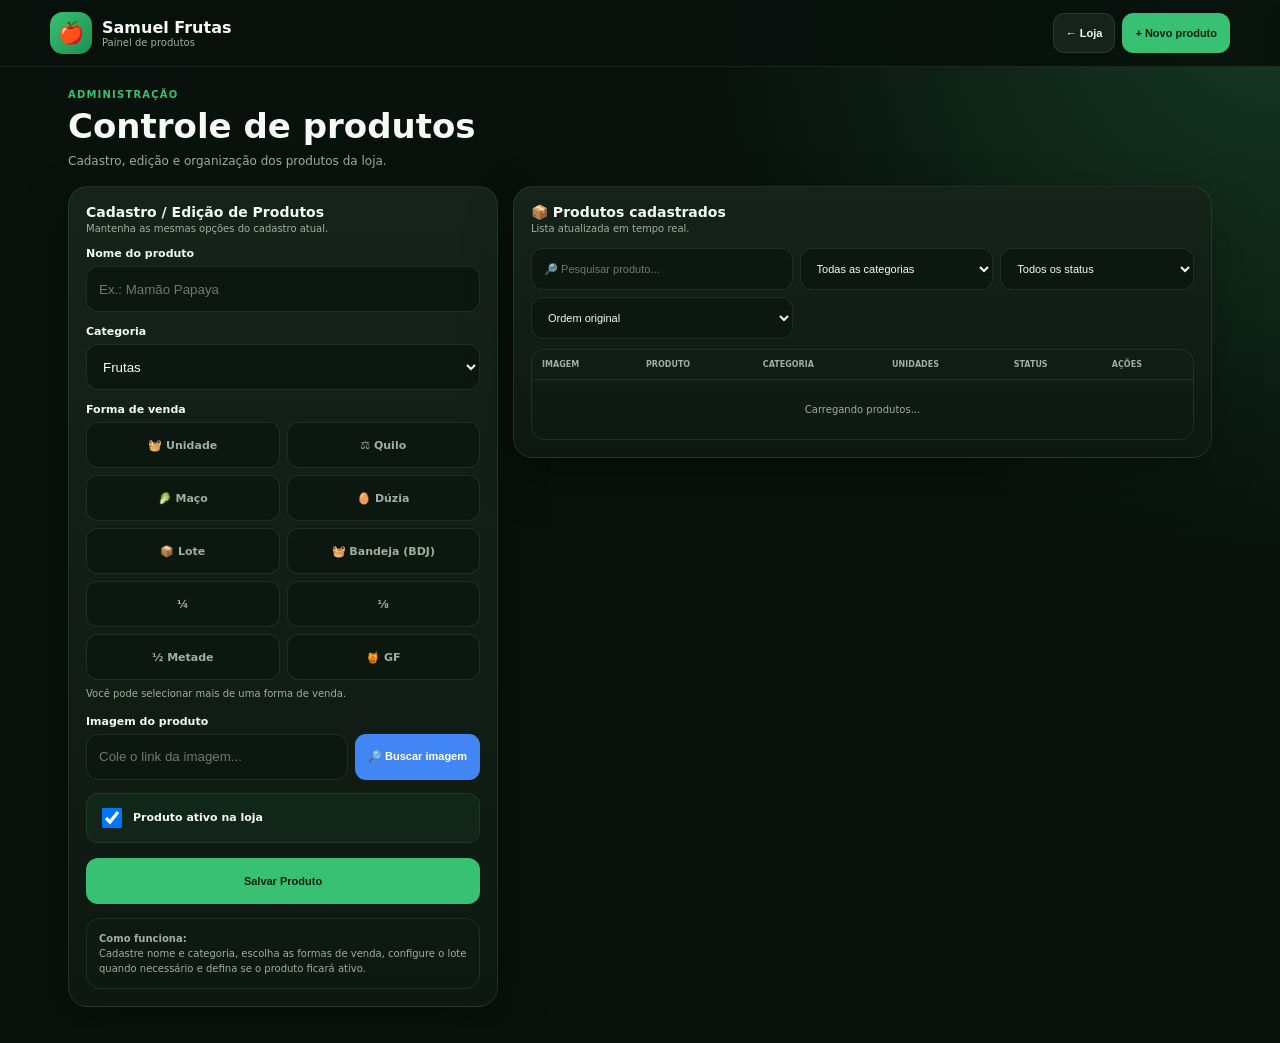
==== commit 876231f8: "Exibe GF no lugar de Garrafa" ====
--- a/preview/admin.html
+++ b/preview/admin.html
@@ -1 +1 @@
-<!doctype html><html lang="pt-BR"><head><meta charset="UTF-8"><meta name="viewport" content="width=device-width,initial-scale=1,viewport-fit=cover"><meta name="theme-color" content="#08110c"><meta name="mobile-web-app-capable" content="yes"><title>Painel de Produtos • Samuel Frutas</title><style>:root{--bg:#08110c;--surface:#101b14;--surface2:#15231a;--line:rgba(255,255,255,.09);--text:#f5faf6;--muted:#9eafa3;--green:#38c172;--red:#ff6474;--blue:#69a8ff}*{box-sizing:border-box}html{background:var(--bg)}body{margin:0;background:radial-gradient(circle at top right,#173a25,transparent 35%),var(--bg);color:var(--text);font-family:Inter,system-ui,-apple-system,BlinkMacSystemFont,"Segoe UI",sans-serif;min-width:0}.wrap{width:100%;max-width:1180px;margin:auto;padding:18px}.top{position:sticky;top:0;z-index:20;margin:-18px -18px 22px;padding:12px max(18px,env(safe-area-inset-left)) 12px max(18px,env(safe-area-inset-right));background:rgba(8,17,12,.92);backdrop-filter:blur(18px);border-bottom:1px solid var(--line)}.topin{max-width:1180px;margin:auto;display:flex;align-items:center;justify-content:space-between;gap:10px}.brand{display:flex;align-items:center;gap:10px;min-width:0}.logo{width:42px;height:42px;flex:0 0 42px;border-radius:13px;display:grid;place-items:center;background:linear-gradient(135deg,var(--green),#1e8f50);font-size:21px}.brand h1{font-size:16px;margin:0;white-space:nowrap}.brand small{display:block;color:var(--muted);font-size:10px}.actions-top{display:flex;gap:7px}.topbtn{border:1px solid var(--line);background:var(--surface2);color:var(--text);border-radius:11px;padding:10px 12px;font-size:11px;font-weight:800;min-height:40px}.primary{background:var(--green);color:#06200f;border-color:var(--green)}.hero{margin-bottom:16px}.eyebrow{color:var(--green);font-size:10px;font-weight:900;text-transform:uppercase;letter-spacing:.12em}.hero h2{font-size:clamp(24px,5vw,34px);margin:6px 0}.hero p{color:var(--muted);font-size:12px;margin:0;line-height:1.5}.grid{display:grid;grid-template-columns:430px minmax(0,1fr);gap:15px;align-items:start}.card{background:linear-gradient(180deg,#15231a,#0d1811);border:1px solid var(--line);border-radius:20px;padding:17px;box-shadow:0 18px 50px rgba(0,0,0,.25)}.title{font-size:14px;font-weight:900}.sub{font-size:10px;color:var(--muted);margin-top:3px}.field{margin-top:13px}.field label{display:block;font-size:11px;font-weight:800;margin-bottom:6px}.field input,.field select,.filter input,.filter select{width:100%;height:46px;border:1px solid var(--line);background:#0c1710;color:var(--text);border-radius:12px;padding:0 12px;outline:0}.field input:focus,.field select:focus,.filter input:focus,.filter select:focus{border-color:var(--green);box-shadow:0 0 0 3px rgba(56,193,114,.08)}.units{display:grid;grid-template-columns:repeat(2,minmax(0,1fr));gap:7px}.unit{position:relative}.unit input{position:absolute;opacity:0;pointer-events:none}.unit label{min-height:46px;display:flex;align-items:center;justify-content:center;text-align:center;border:1px solid var(--line);background:#0c1710;border-radius:11px;padding:7px;color:var(--muted);cursor:pointer;margin:0;transition:.15s}.unit input:checked+label{border-color:var(--green);background:rgba(56,193,114,.1);color:var(--green)}.help{font-size:10px;color:var(--muted);line-height:1.45;margin-top:7px}.lot{display:none;margin-top:9px;padding:10px;border:1px solid var(--line);border-radius:12px}.image-row{display:grid;grid-template-columns:minmax(0,1fr) auto;gap:7px}.search{border:0;border-radius:11px;background:#4285f4;color:#fff;padding:0 13px;font-size:11px;font-weight:800;min-height:46px}.imgprev{display:none;margin-top:9px;padding:9px;border:1px solid var(--line);border-radius:12px;text-align:center}.imgprev img{width:88px;height:88px;object-fit:cover;border-radius:12px}.active{display:flex;align-items:center;gap:8px;padding:11px;border-radius:12px;background:rgba(56,193,114,.07);border:1px solid rgba(56,193,114,.15)}.active input{width:20px;height:20px;flex:0 0 20px}.active label{margin:0}.form-actions{display:flex;gap:7px;margin-top:15px}.btn{min-height:46px;border:0;border-radius:12px;padding:0 14px;font-size:11px;font-weight:900}.save{flex:1;background:var(--green);color:#06200f}.cancel{display:none;background:#26342b;color:#fff}.info{margin-top:14px;padding:12px;border:1px solid var(--line);border-radius:14px;color:var(--muted);font-size:10px;line-height:1.5}.filter{display:grid;grid-template-columns:1.35fr 1fr 1fr;gap:7px;margin:14px 0 10px}.filter input,.filter select{height:42px;font-size:11px}.table{overflow:hidden;border:1px solid var(--line);border-radius:14px}table{width:100%;border-collapse:collapse}th,td{padding:10px;border-bottom:1px solid var(--line);font-size:10px;text-align:left}th{font-size:8px;color:var(--muted);text-transform:uppercase}tr:last-child td{border:0}.img-tabela{width:46px;height:46px;object-fit:cover;border-radius:11px}.badge-ativo,.badge-inativo{display:inline-flex;padding:5px 8px;border-radius:99px;font-size:8px;font-weight:900}.badge-ativo{color:var(--green);background:rgba(56,193,114,.1)}.badge-inativo{color:var(--red);background:rgba(255,100,116,.1)}.acoes-celula{display:flex;gap:5px;flex-wrap:wrap}.btn-editar,.btn-excluir{border:0;border-radius:9px;min-height:36px;padding:0 9px;font-size:9px;font-weight:900}.btn-editar{background:rgba(105,168,255,.12);color:var(--blue)}.btn-excluir{background:rgba(255,100,116,.1);color:var(--red)}.loading-products{text-align:center;color:var(--muted);padding:24px}.mobile-products{display:none}.product-card{display:grid;grid-template-columns:58px minmax(0,1fr);gap:11px;padding:12px;border:1px solid var(--line);border-radius:15px;background:#0c1710}.product-card+.product-card{margin-top:8px}.product-card img{width:58px;height:58px;border-radius:13px;object-fit:cover}.product-main{min-width:0}.product-name{font-size:13px;font-weight:900;overflow-wrap:anywhere}.product-meta{color:var(--muted);font-size:9px;line-height:1.5;margin-top:3px}.product-actions{display:grid;grid-template-columns:1fr 1fr;gap:7px;margin-top:10px}.product-actions button{width:100%;min-height:40px}.empty-mobile{text-align:center;color:var(--muted);padding:25px 10px;font-size:11px}@media(max-width:900px){.grid{grid-template-columns:1fr}.card{width:100%}.section-list{order:2}.grid>section:first-child{order:1}}@media(max-width:600px){body{overflow-x:hidden}.wrap{padding:12px;padding-bottom:28px}.top{margin:-12px -12px 16px;padding:10px 12px}.topin{gap:7px}.logo{width:38px;height:38px;flex-basis:38px}.brand h1{font-size:14px}.brand small{font-size:9px}.topbtn{min-height:38px;padding:8px 9px;font-size:10px}.primary{display:none}.hero{margin-bottom:12px}.hero h2{font-size:25px}.hero p{font-size:11px}.card{padding:13px;border-radius:17px}.grid{gap:11px}.units{grid-template-columns:repeat(2,minmax(0,1fr))}.image-row{grid-template-columns:1fr}.search{width:100%}.form-actions{flex-direction:column}.btn{width:100%}.filter{grid-template-columns:1fr;gap:7px}.filter input,.filter select{height:44px}.table{display:none}.mobile-products{display:block}.info{font-size:10px}.field input,.field select{font-size:16px}.lot input{font-size:16px}}@media(min-width:601px){.mobile-products{display:none}}@media(max-width:380px){.topbtn{padding:7px 8px}.brand h1{font-size:13px}.units{gap:6px}.unit label{font-size:10px}.product-actions{grid-template-columns:1fr}.product-card{grid-template-columns:50px minmax(0,1fr)}.product-card img{width:50px;height:50px}}@media(prefers-reduced-motion:reduce){*{scroll-behavior:auto!important;transition:none!important}}</style></head><body><header class="top"><div class="topin"><div class="brand"><div class="logo">🍎</div><div><h1>Samuel Frutas</h1><small>Painel de produtos</small></div></div><div class="actions-top"><button class="topbtn" type="button" onclick="location.href='preview.html'">← Loja</button><button class="topbtn primary" type="button" onclick="document.getElementById('nome-produto').focus()">+ Novo produto</button></div></div></header><main class="wrap"><section class="hero"><div class="eyebrow">Administração</div><h2>Controle de produtos</h2><p>Cadastro, edição e organização dos produtos da loja.</p></section><div class="grid"><section class="card"><div class="title" id="titulo-form">Cadastro / Edição de Produtos</div><div class="sub">Mantenha as mesmas opções do cadastro atual.</div><form id="form-produto"><div class="field"><label for="nome-produto">Nome do produto</label><input id="nome-produto" type="text" placeholder="Ex.: Mamão Papaya" required></div><div class="field"><label for="categoria-produto">Categoria</label><select id="categoria-produto" required><option value="frutas">Frutas</option><option value="legumes">Legumes</option><option value="verduras">Verduras</option><option value="aguaOvos">Água de coco e ovos caipira</option></select></div><div class="field"><label>Forma de venda</label><div class="units"><div class="unit"><input type="checkbox" id="venda-unidade"><label for="venda-unidade">🧺 Unidade</label></div><div class="unit"><input type="checkbox" id="venda-quilo"><label for="venda-quilo">⚖️ Quilo</label></div><div class="unit"><input type="checkbox" id="venda-maco"><label for="venda-maco">🥬 Maço</label></div><div class="unit"><input type="checkbox" id="venda-duzia"><label for="venda-duzia">🥚 Dúzia</label></div><div class="unit"><input type="checkbox" id="venda-lote"><label for="venda-lote">📦 Lote</label></div><div class="unit"><input type="checkbox" id="venda-bdj"><label for="venda-bdj">🧺 Bandeja (BDJ)</label></div><div class="unit"><input type="checkbox" id="venda-1-4"><label for="venda-1-4">¼</label></div><div class="unit"><input type="checkbox" id="venda-1-8"><label for="venda-1-8">⅛</label></div><div class="unit"><input type="checkbox" id="venda-metade"><label for="venda-metade">½ Metade</label></div><div class="unit"><input type="checkbox" id="venda-garrafa"><label for="venda-garrafa">🍯 Garrafa</label></div></div><div class="help">Você pode selecionar mais de uma forma de venda.</div><div id="grupo-qtd-lote" class="lot"><label for="qtd-por-lote">Quantidade de unidades por lote</label><input id="qtd-por-lote" type="number" min="1" step="1" placeholder="Ex.: 3"></div><div id="grupo-qtd-garrafa" class="lot"><b>Tamanhos das garrafas</b><div id="lista-garrafas"></div><button id="adicionar-garrafa" type="button" class="btn" style="margin-top:9px;background:#26342b;color:#fff;width:100%">+ Adicionar tamanho</button><div class="help">Informe a capacidade de cada garrafa. Ex.: 200 ML, 500 ML ou 1 Litro.</div></div></div><div class="field"><label>Imagem do produto</label><div class="image-row"><input id="imagem-url-input" type="url" placeholder="Cole o link da imagem..."><button type="button" class="search" onclick="buscarImagemGoogle()">🔎 Buscar imagem</button></div><div id="preview-container" class="imgprev"><div class="sub">Pré-visualização</div><img id="img-preview" src="" alt="Pré-visualização"></div></div><div class="field"><div class="active"><input id="produto-ativo" type="checkbox" checked><label for="produto-ativo">Produto ativo na loja</label></div></div><div class="form-actions"><button id="btn-submit" type="submit" class="btn save">Salvar Produto</button><button id="btn-cancelar-edicao" type="button" class="btn cancel">Cancelar edição</button></div></form><div class="info"><b>Como funciona:</b><br>Cadastre nome e categoria, escolha as formas de venda, configure o lote quando necessário e defina se o produto ficará ativo.</div></section><section class="card section-list"><div class="title">📦 Produtos cadastrados</div><div class="sub">Lista atualizada em tempo real.</div><div class="filter"><input id="filtro-produto" type="text" placeholder="🔎 Pesquisar produto..."><select id="filtro-categoria"><option value="todas">Todas as categorias</option><option value="frutas">Frutas</option><option value="legumes">Legumes</option><option value="verduras">Verduras</option><option value="aguaOvos">Água de coco e ovos caipira</option></select><select id="filtro-status"><option value="todos">Todos os status</option><option value="ativos">Ativos</option><option value="inativos">Inativos</option></select><select id="filtro-ordem"><option value="original">Ordem original</option><option value="az">A → Z</option><option value="za">Z → A</option></select></div><div class="table"><table><thead><tr><th>Imagem</th><th>Produto</th><th>Categoria</th><th>Unidades</th><th>Status</th><th>Ações</th></tr></thead><tbody id="lista-produtos-body"><tr><td colspan="6" class="loading-products">Carregando produtos...</td></tr></tbody></table></div><div id="lista-produtos-mobile" class="mobile-products"><div class="empty-mobile">Carregando produtos...</div></div></section></div></main><script type="module" src="./admin-auth.js"></script><script type="module" src="./whatsapp-config.js"></script><script type="module" src="./admin.js"></script><script>function buscarImagemGoogle(){const n=document.getElementById('nome-produto')?.value.trim()||'';if(!n){alert('Digite primeiro o nome do produto.');document.getElementById('nome-produto')?.focus();return}window.open('https://www.google.com/search?tbm=isch&q='+encodeURIComponent(n),'_blank')}</script></body></html>+<!doctype html><html lang="pt-BR"><head><meta charset="UTF-8"><meta name="viewport" content="width=device-width,initial-scale=1,viewport-fit=cover"><meta name="theme-color" content="#08110c"><meta name="mobile-web-app-capable" content="yes"><title>Painel de Produtos • Samuel Frutas</title><style>:root{--bg:#08110c;--surface:#101b14;--surface2:#15231a;--line:rgba(255,255,255,.09);--text:#f5faf6;--muted:#9eafa3;--green:#38c172;--red:#ff6474;--blue:#69a8ff}*{box-sizing:border-box}html{background:var(--bg)}body{margin:0;background:radial-gradient(circle at top right,#173a25,transparent 35%),var(--bg);color:var(--text);font-family:Inter,system-ui,-apple-system,BlinkMacSystemFont,"Segoe UI",sans-serif;min-width:0}.wrap{width:100%;max-width:1180px;margin:auto;padding:18px}.top{position:sticky;top:0;z-index:20;margin:-18px -18px 22px;padding:12px max(18px,env(safe-area-inset-left)) 12px max(18px,env(safe-area-inset-right));background:rgba(8,17,12,.92);backdrop-filter:blur(18px);border-bottom:1px solid var(--line)}.topin{max-width:1180px;margin:auto;display:flex;align-items:center;justify-content:space-between;gap:10px}.brand{display:flex;align-items:center;gap:10px;min-width:0}.logo{width:42px;height:42px;flex:0 0 42px;border-radius:13px;display:grid;place-items:center;background:linear-gradient(135deg,var(--green),#1e8f50);font-size:21px}.brand h1{font-size:16px;margin:0;white-space:nowrap}.brand small{display:block;color:var(--muted);font-size:10px}.actions-top{display:flex;gap:7px}.topbtn{border:1px solid var(--line);background:var(--surface2);color:var(--text);border-radius:11px;padding:10px 12px;font-size:11px;font-weight:800;min-height:40px}.primary{background:var(--green);color:#06200f;border-color:var(--green)}.hero{margin-bottom:16px}.eyebrow{color:var(--green);font-size:10px;font-weight:900;text-transform:uppercase;letter-spacing:.12em}.hero h2{font-size:clamp(24px,5vw,34px);margin:6px 0}.hero p{color:var(--muted);font-size:12px;margin:0;line-height:1.5}.grid{display:grid;grid-template-columns:430px minmax(0,1fr);gap:15px;align-items:start}.card{background:linear-gradient(180deg,#15231a,#0d1811);border:1px solid var(--line);border-radius:20px;padding:17px;box-shadow:0 18px 50px rgba(0,0,0,.25)}.title{font-size:14px;font-weight:900}.sub{font-size:10px;color:var(--muted);margin-top:3px}.field{margin-top:13px}.field label{display:block;font-size:11px;font-weight:800;margin-bottom:6px}.field input,.field select,.filter input,.filter select{width:100%;height:46px;border:1px solid var(--line);background:#0c1710;color:var(--text);border-radius:12px;padding:0 12px;outline:0}.field input:focus,.field select:focus,.filter input:focus,.filter select:focus{border-color:var(--green);box-shadow:0 0 0 3px rgba(56,193,114,.08)}.units{display:grid;grid-template-columns:repeat(2,minmax(0,1fr));gap:7px}.unit{position:relative}.unit input{position:absolute;opacity:0;pointer-events:none}.unit label{min-height:46px;display:flex;align-items:center;justify-content:center;text-align:center;border:1px solid var(--line);background:#0c1710;border-radius:11px;padding:7px;color:var(--muted);cursor:pointer;margin:0;transition:.15s}.unit input:checked+label{border-color:var(--green);background:rgba(56,193,114,.1);color:var(--green)}.help{font-size:10px;color:var(--muted);line-height:1.45;margin-top:7px}.lot{display:none;margin-top:9px;padding:10px;border:1px solid var(--line);border-radius:12px}.image-row{display:grid;grid-template-columns:minmax(0,1fr) auto;gap:7px}.search{border:0;border-radius:11px;background:#4285f4;color:#fff;padding:0 13px;font-size:11px;font-weight:800;min-height:46px}.imgprev{display:none;margin-top:9px;padding:9px;border:1px solid var(--line);border-radius:12px;text-align:center}.imgprev img{width:88px;height:88px;object-fit:cover;border-radius:12px}.active{display:flex;align-items:center;gap:8px;padding:11px;border-radius:12px;background:rgba(56,193,114,.07);border:1px solid rgba(56,193,114,.15)}.active input{width:20px;height:20px;flex:0 0 20px}.active label{margin:0}.form-actions{display:flex;gap:7px;margin-top:15px}.btn{min-height:46px;border:0;border-radius:12px;padding:0 14px;font-size:11px;font-weight:900}.save{flex:1;background:var(--green);color:#06200f}.cancel{display:none;background:#26342b;color:#fff}.info{margin-top:14px;padding:12px;border:1px solid var(--line);border-radius:14px;color:var(--muted);font-size:10px;line-height:1.5}.filter{display:grid;grid-template-columns:1.35fr 1fr 1fr;gap:7px;margin:14px 0 10px}.filter input,.filter select{height:42px;font-size:11px}.table{overflow:hidden;border:1px solid var(--line);border-radius:14px}table{width:100%;border-collapse:collapse}th,td{padding:10px;border-bottom:1px solid var(--line);font-size:10px;text-align:left}th{font-size:8px;color:var(--muted);text-transform:uppercase}tr:last-child td{border:0}.img-tabela{width:46px;height:46px;object-fit:cover;border-radius:11px}.badge-ativo,.badge-inativo{display:inline-flex;padding:5px 8px;border-radius:99px;font-size:8px;font-weight:900}.badge-ativo{color:var(--green);background:rgba(56,193,114,.1)}.badge-inativo{color:var(--red);background:rgba(255,100,116,.1)}.acoes-celula{display:flex;gap:5px;flex-wrap:wrap}.btn-editar,.btn-excluir{border:0;border-radius:9px;min-height:36px;padding:0 9px;font-size:9px;font-weight:900}.btn-editar{background:rgba(105,168,255,.12);color:var(--blue)}.btn-excluir{background:rgba(255,100,116,.1);color:var(--red)}.loading-products{text-align:center;color:var(--muted);padding:24px}.mobile-products{display:none}.product-card{display:grid;grid-template-columns:58px minmax(0,1fr);gap:11px;padding:12px;border:1px solid var(--line);border-radius:15px;background:#0c1710}.product-card+.product-card{margin-top:8px}.product-card img{width:58px;height:58px;border-radius:13px;object-fit:cover}.product-main{min-width:0}.product-name{font-size:13px;font-weight:900;overflow-wrap:anywhere}.product-meta{color:var(--muted);font-size:9px;line-height:1.5;margin-top:3px}.product-actions{display:grid;grid-template-columns:1fr 1fr;gap:7px;margin-top:10px}.product-actions button{width:100%;min-height:40px}.empty-mobile{text-align:center;color:var(--muted);padding:25px 10px;font-size:11px}@media(max-width:900px){.grid{grid-template-columns:1fr}.card{width:100%}.section-list{order:2}.grid>section:first-child{order:1}}@media(max-width:600px){body{overflow-x:hidden}.wrap{padding:12px;padding-bottom:28px}.top{margin:-12px -12px 16px;padding:10px 12px}.topin{gap:7px}.logo{width:38px;height:38px;flex-basis:38px}.brand h1{font-size:14px}.brand small{font-size:9px}.topbtn{min-height:38px;padding:8px 9px;font-size:10px}.primary{display:none}.hero{margin-bottom:12px}.hero h2{font-size:25px}.hero p{font-size:11px}.card{padding:13px;border-radius:17px}.grid{gap:11px}.units{grid-template-columns:repeat(2,minmax(0,1fr))}.image-row{grid-template-columns:1fr}.search{width:100%}.form-actions{flex-direction:column}.btn{width:100%}.filter{grid-template-columns:1fr;gap:7px}.filter input,.filter select{height:44px}.table{display:none}.mobile-products{display:block}.info{font-size:10px}.field input,.field select{font-size:16px}.lot input{font-size:16px}}@media(min-width:601px){.mobile-products{display:none}}@media(max-width:380px){.topbtn{padding:7px 8px}.brand h1{font-size:13px}.units{gap:6px}.unit label{font-size:10px}.product-actions{grid-template-columns:1fr}.product-card{grid-template-columns:50px minmax(0,1fr)}.product-card img{width:50px;height:50px}}@media(prefers-reduced-motion:reduce){*{scroll-behavior:auto!important;transition:none!important}}</style></head><body><header class="top"><div class="topin"><div class="brand"><div class="logo">🍎</div><div><h1>Samuel Frutas</h1><small>Painel de produtos</small></div></div><div class="actions-top"><button class="topbtn" type="button" onclick="location.href='preview.html'">← Loja</button><button class="topbtn primary" type="button" onclick="document.getElementById('nome-produto').focus()">+ Novo produto</button></div></div></header><main class="wrap"><section class="hero"><div class="eyebrow">Administração</div><h2>Controle de produtos</h2><p>Cadastro, edição e organização dos produtos da loja.</p></section><div class="grid"><section class="card"><div class="title" id="titulo-form">Cadastro / Edição de Produtos</div><div class="sub">Mantenha as mesmas opções do cadastro atual.</div><form id="form-produto"><div class="field"><label for="nome-produto">Nome do produto</label><input id="nome-produto" type="text" placeholder="Ex.: Mamão Papaya" required></div><div class="field"><label for="categoria-produto">Categoria</label><select id="categoria-produto" required><option value="frutas">Frutas</option><option value="legumes">Legumes</option><option value="verduras">Verduras</option><option value="aguaOvos">Água de coco e ovos caipira</option></select></div><div class="field"><label>Forma de venda</label><div class="units"><div class="unit"><input type="checkbox" id="venda-unidade"><label for="venda-unidade">🧺 Unidade</label></div><div class="unit"><input type="checkbox" id="venda-quilo"><label for="venda-quilo">⚖️ Quilo</label></div><div class="unit"><input type="checkbox" id="venda-maco"><label for="venda-maco">🥬 Maço</label></div><div class="unit"><input type="checkbox" id="venda-duzia"><label for="venda-duzia">🥚 Dúzia</label></div><div class="unit"><input type="checkbox" id="venda-lote"><label for="venda-lote">📦 Lote</label></div><div class="unit"><input type="checkbox" id="venda-bdj"><label for="venda-bdj">🧺 Bandeja (BDJ)</label></div><div class="unit"><input type="checkbox" id="venda-1-4"><label for="venda-1-4">¼</label></div><div class="unit"><input type="checkbox" id="venda-1-8"><label for="venda-1-8">⅛</label></div><div class="unit"><input type="checkbox" id="venda-metade"><label for="venda-metade">½ Metade</label></div><div class="unit"><input type="checkbox" id="venda-garrafa"><label for="venda-garrafa">🍯 GF</label></div></div><div class="help">Você pode selecionar mais de uma forma de venda.</div><div id="grupo-qtd-lote" class="lot"><label for="qtd-por-lote">Quantidade de unidades por lote</label><input id="qtd-por-lote" type="number" min="1" step="1" placeholder="Ex.: 3"></div><div id="grupo-qtd-garrafa" class="lot"><b>Tamanhos das GF</b><div id="lista-garrafas"></div><button id="adicionar-garrafa" type="button" class="btn" style="margin-top:9px;background:#26342b;color:#fff;width:100%">+ Adicionar tamanho</button><div class="help">Informe a capacidade de cada GF. Ex.: 200 ML, 500 ML ou 1 Litro.</div></div></div><div class="field"><label>Imagem do produto</label><div class="image-row"><input id="imagem-url-input" type="url" placeholder="Cole o link da imagem..."><button type="button" class="search" onclick="buscarImagemGoogle()">🔎 Buscar imagem</button></div><div id="preview-container" class="imgprev"><div class="sub">Pré-visualização</div><img id="img-preview" src="" alt="Pré-visualização"></div></div><div class="field"><div class="active"><input id="produto-ativo" type="checkbox" checked><label for="produto-ativo">Produto ativo na loja</label></div></div><div class="form-actions"><button id="btn-submit" type="submit" class="btn save">Salvar Produto</button><button id="btn-cancelar-edicao" type="button" class="btn cancel">Cancelar edição</button></div></form><div class="info"><b>Como funciona:</b><br>Cadastre nome e categoria, escolha as formas de venda, configure o lote quando necessário e defina se o produto ficará ativo.</div></section><section class="card section-list"><div class="title">📦 Produtos cadastrados</div><div class="sub">Lista atualizada em tempo real.</div><div class="filter"><input id="filtro-produto" type="text" placeholder="🔎 Pesquisar produto..."><select id="filtro-categoria"><option value="todas">Todas as categorias</option><option value="frutas">Frutas</option><option value="legumes">Legumes</option><option value="verduras">Verduras</option><option value="aguaOvos">Água de coco e ovos caipira</option></select><select id="filtro-status"><option value="todos">Todos os status</option><option value="ativos">Ativos</option><option value="inativos">Inativos</option></select><select id="filtro-ordem"><option value="original">Ordem original</option><option value="az">A → Z</option><option value="za">Z → A</option></select></div><div class="table"><table><thead><tr><th>Imagem</th><th>Produto</th><th>Categoria</th><th>Unidades</th><th>Status</th><th>Ações</th></tr></thead><tbody id="lista-produtos-body"><tr><td colspan="6" class="loading-products">Carregando produtos...</td></tr></tbody></table></div><div id="lista-produtos-mobile" class="mobile-products"><div class="empty-mobile">Carregando produtos...</div></div></section></div></main><script type="module" src="./admin-auth.js"></script><script type="module" src="./whatsapp-config.js"></script><script type="module" src="./admin.js?v=garrafa-2"></script><script>function buscarImagemGoogle(){const n=document.getElementById('nome-produto')?.value.trim()||'';if(!n){alert('Digite primeiro o nome do produto.');document.getElementById('nome-produto')?.focus();return}window.open('https://www.google.com/search?tbm=isch&q='+encodeURIComponent(n),'_blank')}</script></body></html>
